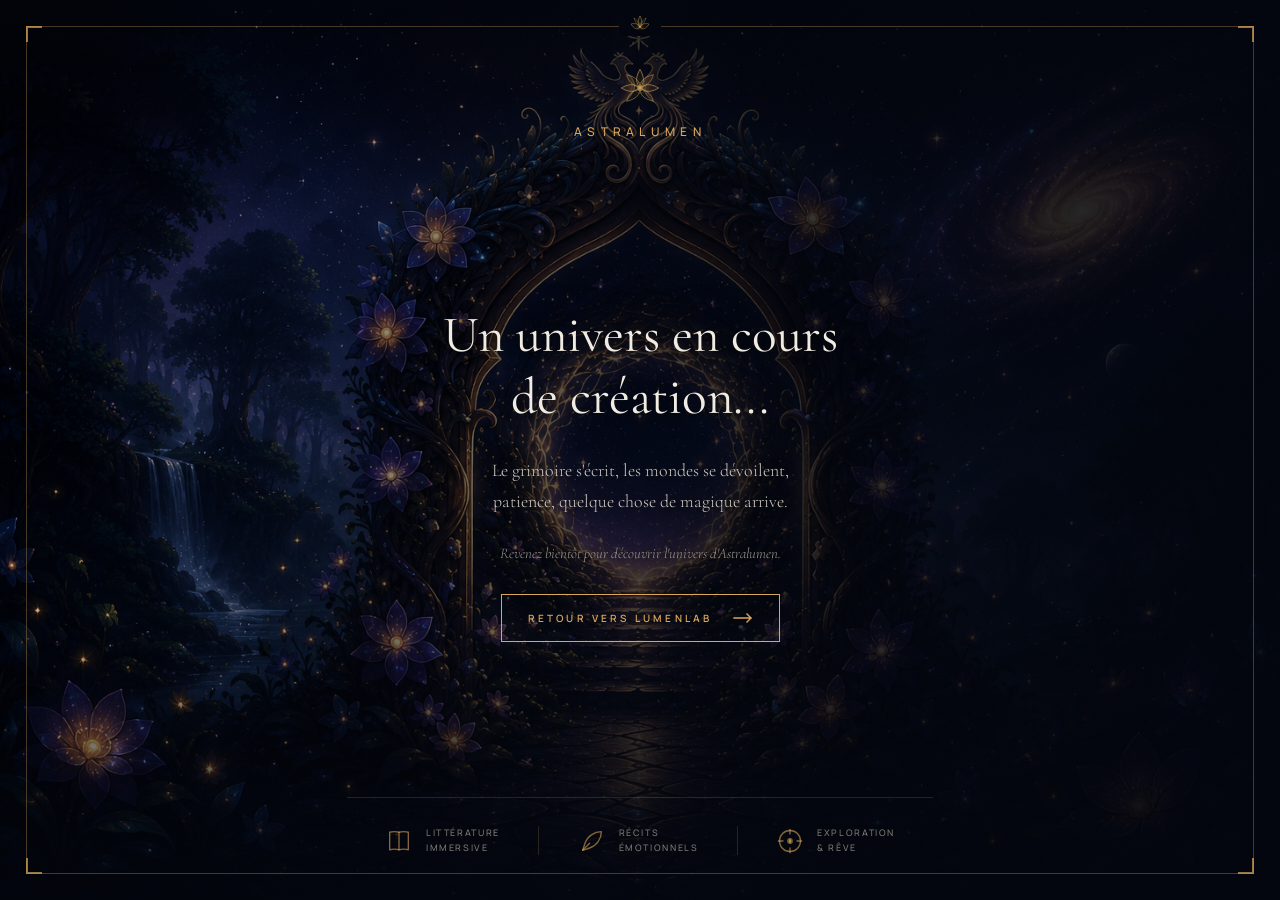
==== astralumen.html @ 9d373596 "style: add animation for project-card" ====
<!DOCTYPE html>
<html lang="fr">
<head>
  <meta charset="UTF-8" />
  <meta name="viewport" content="width=device-width, initial-scale=1.0" />
  <title>AstraLumen — Un univers en cours de création</title>
  <meta name="description" content="AstraLumen est en cours de création. Littérature immersive, récits émotionnels et exploration — revenez bientôt." />
  <meta name="robots" content="noindex, nofollow" />
  <link rel="icon" type="image/png" href="assets/logo-lune.png" />
  <link rel="preconnect" href="https://fonts.googleapis.com" />
  <link rel="preconnect" href="https://fonts.gstatic.com" crossorigin />
  <link href="https://fonts.googleapis.com/css2?family=Cormorant+Garamond:ital,wght@0,300;0,400;0,500;0,600;1,300;1,400;1,500&family=Manrope:wght@300;400;500;600;700&display=swap" rel="stylesheet" />

  <style>
    *, *::before, *::after { box-sizing: border-box; margin: 0; padding: 0; }

    :root {
      --gold:      #d9a85a;
      --gold-hi:   #f0c976;
      --gold-deep: #8b6a2f;
      --gold-line: rgba(217,168,90,.32);
      --gold-dim:  rgba(217,168,90,.18);
      --ink:       #f1ece1;
      --ink-dim:   #b8b4ac;
      --ink-mute:  #7a7870;
      --serif:     "Cormorant Garamond", "Times New Roman", serif;
      --sans:      "Manrope", system-ui, sans-serif;
      --base:      #03060e;
    }

    html, body {
      height: 100%;
      overflow: hidden;
      background: var(--base);
    }

    body {
      font-family: var(--sans);
      color: var(--ink);
      -webkit-font-smoothing: antialiased;
      text-rendering: optimizeLegibility;
    }

    a { color: inherit; text-decoration: none; }

    /* ─── Skip link ─────────────────────────────── */
    .skip-link {
      position: absolute;
      top: -100px;
      left: 24px;
      z-index: 100;
      padding: 10px 16px;
      background: var(--gold);
      color: var(--base);
      font-size: 11px;
      letter-spacing: .18em;
      font-weight: 600;
      text-transform: uppercase;
      transition: top .25s ease;
    }
    .skip-link:focus { top: 24px; }

    /* ─── Background ────────────────────────────── */
    .bg {
      position: fixed;
      inset: 0;
      z-index: 0;
      background-image: url('docs/assets-source/AstraLumen-WIP-bg.png');
      background-size: cover;
      background-position: center;
    }
    .bg::after {
      content: "";
      position: absolute;
      inset: 0;
      background:
        linear-gradient(105deg,
          rgba(3,6,14,.1)  0%,
          rgba(3,6,14,.55) 38%,
          rgba(3,6,14,.82) 58%,
          rgba(3,6,14,.92) 100%),
        linear-gradient(180deg,
          rgba(3,6,14,.55) 0%,
          transparent 16%,
          transparent 70%,
          rgba(3,6,14,.72) 100%);
    }

    /* ─── Sparkles ──────────────────────────────── */
    #sparkles {
      position: fixed;
      inset: 0;
      pointer-events: none;
      z-index: 1;
      overflow: hidden;
    }
    .spark {
      position: absolute;
      border-radius: 50%;
      background: var(--gold-hi);
      box-shadow: 0 0 5px 1px var(--gold-hi);
      opacity: 0;
      animation: sparkFloat linear infinite;
    }
    @keyframes sparkFloat {
      0%   { opacity: 0; transform: translate(0, 0) scale(.6); }
      12%  { opacity: .75; }
      88%  { opacity: .5; }
      100% { opacity: 0; transform: translate(var(--dx), var(--dy)) scale(1); }
    }

    /* ─── Frame ─────────────────────────────────── */
    .frame {
      position: fixed;
      inset: clamp(14px, 2.2vw, 26px);
      border: 1px solid var(--gold-line);
      pointer-events: none;
      z-index: 20;
    }

    .frame-corner {
      position: absolute;
      width: 16px;
      height: 16px;
      border-color: rgba(217,168,90,.7);
      border-style: solid;
    }
    .frame-corner.tl { top: -1px;    left:  -1px;  border-width: 2px 0 0 2px; }
    .frame-corner.tr { top: -1px;    right: -1px;  border-width: 2px 2px 0 0; }
    .frame-corner.bl { bottom: -1px; left:  -1px;  border-width: 0 0 2px 2px; }
    .frame-corner.br { bottom: -1px; right: -1px;  border-width: 0 2px 2px 0; }

    /* Top-center ornament */
    .frame-ornament {
      position: absolute;
      top: -13px;
      left: 50%;
      transform: translateX(-50%);
      background: var(--base);
      padding: 0 8px;
      line-height: 0;
    }

    /* ─── Main layout ───────────────────────────── */
    main {
      position: relative;
      z-index: 5;
      height: 100vh;
      display: grid;
      grid-template-columns: 1fr;
      grid-template-rows: auto 1fr auto;
      justify-items: center;
      padding: clamp(36px, 5vw, 68px) clamp(36px, 5vw, 68px) clamp(24px, 3.5vw, 48px);
      gap: 0;
    }

    /* ─── Logo ──────────────────────────────────── */
    .logo-area {
      grid-column: 1;
      grid-row: 1;
      display: flex;
      flex-direction: column;
      align-items: center;
      gap: 11px;
      padding-bottom: 8px;
      opacity: 0;
      animation: fadeUp 1.1s cubic-bezier(.2,.7,.2,1) forwards;
      animation-delay: .3s;
    }
    .logo-lotus { width: 48px; height: 48px; }
    .logo-text {
      font-family: var(--sans);
      font-size: 12px;
      font-weight: 500;
      letter-spacing: .44em;
      color: var(--gold);
      text-transform: uppercase;
    }

    /* ─── Content ───────────────────────────────── */
    .content {
      grid-column: 1;
      grid-row: 2;
      display: flex;
      flex-direction: column;
      justify-content: center;
      align-items: center;
      text-align: center;
      gap: 26px;
    }

    .content h1 {
      font-family: var(--serif);
      font-weight: 400;
      font-size: clamp(34px, 4vw, 64px);
      line-height: 1.22;
      color: var(--ink);
      text-shadow: 0 2px 24px rgba(3,6,14,.8), 0 0 48px rgba(3,6,14,.6);
      opacity: 0;
      animation: fadeUp 1.3s cubic-bezier(.2,.7,.2,1) forwards;
      animation-delay: .65s;
    }

    .content .subtitle {
      font-family: var(--serif);
      font-size: clamp(15px, 1.4vw, 19px);
      font-weight: 300;
      line-height: 1.75;
      color: #cdc9c1;
      text-shadow: 0 1px 12px rgba(3,6,14,.9);
      max-width: 420px;
      margin: 0 auto;
      opacity: 0;
      animation: fadeUp 1.3s cubic-bezier(.2,.7,.2,1) forwards;
      animation-delay: .85s;
    }

    .content .note {
      font-family: var(--serif);
      font-style: italic;
      font-size: clamp(13px, 1.15vw, 16px);
      font-weight: 300;
      color: #9e9a92;
      text-shadow: 0 1px 10px rgba(3,6,14,.9);
      opacity: 0;
      animation: fadeUp 1.3s cubic-bezier(.2,.7,.2,1) forwards;
      animation-delay: 1.05s;
    }

    /* CTA */
    .cta {
      display: inline-flex;
      align-items: center;
      gap: 20px;
      padding: 16px 26px;
      border: 1px solid var(--gold);
      color: var(--gold);
      font-family: var(--sans);
      font-size: 10px;
      letter-spacing: .32em;
      font-weight: 600;
      text-transform: uppercase;
      background: transparent;
      cursor: pointer;
      position: relative;
      overflow: hidden;
      transition: color .5s ease;
      width: fit-content;
      margin-top: 6px;
      opacity: 0;
      animation: fadeUp 1.3s cubic-bezier(.2,.7,.2,1) forwards;
      animation-delay: 1.25s;
    }
    .cta::before {
      content: "";
      position: absolute;
      inset: 0;
      background: var(--gold);
      transform: translateX(-101%);
      transition: transform .5s cubic-bezier(.7,0,.3,1);
      z-index: 0;
    }
    .cta:hover         { color: var(--base); }
    .cta:hover::before { transform: translateX(0); }
    .cta span,
    .cta svg  { position: relative; z-index: 1; }
    .cta svg  { transition: transform .4s ease; flex-shrink: 0; }
    .cta:hover svg { transform: translateX(5px); }
    .cta:focus-visible {
      outline: 2px solid var(--gold);
      outline-offset: 4px;
    }

    /* ─── Categories ────────────────────────────── */
    .categories {
      grid-column: 1;
      grid-row: 3;
      display: flex;
      align-items: stretch;
      justify-content: center;
      border-top: 1px solid var(--gold-dim);
      padding-top: clamp(18px, 2.2vw, 28px);
      opacity: 0;
      animation: fadeUp 1.3s cubic-bezier(.2,.7,.2,1) forwards;
      animation-delay: 1.45s;
    }

    .cat {
      display: flex;
      align-items: center;
      gap: 13px;
      padding: 0 clamp(18px, 3vw, 44px);
      flex: 1;
      max-width: 230px;
    }
    .cat + .cat {
      border-left: 1px solid var(--gold-dim);
    }
    .cat-icon {
      flex-shrink: 0;
      width: 28px;
      height: 28px;
      display: flex;
      align-items: center;
      justify-content: center;
    }
    .cat-icon svg { width: 100%; height: 100%; }
    .cat-label {
      font-family: var(--sans);
      font-size: 9px;
      font-weight: 500;
      letter-spacing: .18em;
      text-transform: uppercase;
      color: var(--ink-mute);
      line-height: 1.6;
    }

    /* ─── Fade-up keyframe ──────────────────────── */
    @keyframes fadeUp {
      from { opacity: 0; transform: translateY(18px); }
      to   { opacity: 1; transform: translateY(0); }
    }

    /* ─── Reduced motion ────────────────────────── */
    @media (prefers-reduced-motion: reduce) {
      .logo-area, .content h1, .content .subtitle,
      .content .note, .cta, .categories {
        opacity: 1 !important;
        transform: none !important;
        animation: none !important;
      }
      .spark { display: none !important; }
      .cta, .cta::before { transition: none !important; }
    }

    /* ─── Mobile ────────────────────────────────── */
    @media (max-width: 768px) {
      html, body { overflow: auto; }
      main {
        grid-template-columns: 1fr;
        grid-template-rows: auto auto auto;
        height: auto;
        min-height: 100vh;
        padding: 56px 28px 32px;
      }
      .logo-area { grid-column: 1; grid-row: 1; }
      .content   { grid-column: 1; grid-row: 2; padding-top: 36px; }
      .categories {
        grid-column: 1;
        grid-row: 3;
        flex-wrap: wrap;
        justify-content: center;
        gap: 16px;
        margin-top: 40px;
      }
      .cat {
        max-width: 50%;
        flex: 0 0 calc(50% - 8px);
        padding: 8px 0;
      }
      .cat + .cat { border-left: none; }
    }
  </style>
</head>
<body>

  <a class="skip-link" href="#content">Aller au contenu</a>

  <!-- Background -->
  <div class="bg" aria-hidden="true"></div>

  <!-- Sparkle particles -->
  <div id="sparkles" aria-hidden="true"></div>

  <!-- Golden frame -->
  <div class="frame" aria-hidden="true">
    <div class="frame-corner tl"></div>
    <div class="frame-corner tr"></div>
    <div class="frame-corner bl"></div>
    <div class="frame-corner br"></div>
    <div class="frame-ornament">
      <!-- Small lotus ornament, top-center of frame -->
      <svg width="26" height="22" viewBox="0 0 26 22" fill="none" xmlns="http://www.w3.org/2000/svg" aria-hidden="true">
        <path d="M13 2 C11 6 10 9 13 13 C16 9 15 6 13 2Z"
              stroke="rgba(217,168,90,.65)" stroke-width=".7" fill="rgba(217,168,90,.07)"/>
        <path d="M4 10 C7 9 10 9 13 13 C10 16 7 15 4 10Z"
              stroke="rgba(217,168,90,.55)" stroke-width=".7" fill="rgba(217,168,90,.05)"/>
        <path d="M22 10 C19 9 16 9 13 13 C16 16 19 15 22 10Z"
              stroke="rgba(217,168,90,.55)" stroke-width=".7" fill="rgba(217,168,90,.05)"/>
        <path d="M7 4 C8 8 10 10 13 13 C13 9 11 7 7 4Z"
              stroke="rgba(217,168,90,.45)" stroke-width=".7" fill="rgba(217,168,90,.04)"/>
        <path d="M19 4 C18 8 16 10 13 13 C13 9 15 7 19 4Z"
              stroke="rgba(217,168,90,.45)" stroke-width=".7" fill="rgba(217,168,90,.04)"/>
        <circle cx="13" cy="13" r="1.6" fill="rgba(217,168,90,.55)"/>
        <circle cx="13" cy="13" r="3"   stroke="rgba(217,168,90,.25)" stroke-width=".5" fill="none"/>
      </svg>
    </div>
  </div>

  <!-- Main -->
  <main id="content">

    <!-- Logo -->
    <div class="logo-area" aria-label="AstraLumen">
      <svg class="logo-lotus" viewBox="0 0 54 54" fill="none" xmlns="http://www.w3.org/2000/svg" aria-hidden="true">
        <!-- Outer petals -->
        <path d="M27 6 C23 13 21 20 27 27 C33 20 31 13 27 6Z"
              stroke="rgba(217,168,90,.75)" stroke-width=".9" fill="rgba(217,168,90,.07)"/>
        <path d="M6 27 C13 23 20 21 27 27 C20 33 13 31 6 27Z"
              stroke="rgba(217,168,90,.75)" stroke-width=".9" fill="rgba(217,168,90,.07)"/>
        <path d="M48 27 C41 23 34 21 27 27 C34 33 41 31 48 27Z"
              stroke="rgba(217,168,90,.75)" stroke-width=".9" fill="rgba(217,168,90,.07)"/>
        <!-- Diagonal petals -->
        <path d="M12 12 C14 20 18 23 27 27 C27 19 23 15 12 12Z"
              stroke="rgba(217,168,90,.6)" stroke-width=".9" fill="rgba(217,168,90,.05)"/>
        <path d="M42 12 C40 20 36 23 27 27 C27 19 31 15 42 12Z"
              stroke="rgba(217,168,90,.6)" stroke-width=".9" fill="rgba(217,168,90,.05)"/>
        <path d="M12 42 C14 34 18 31 27 27 C27 35 23 39 12 42Z"
              stroke="rgba(217,168,90,.6)" stroke-width=".9" fill="rgba(217,168,90,.05)"/>
        <path d="M42 42 C40 34 36 31 27 27 C27 35 31 39 42 42Z"
              stroke="rgba(217,168,90,.6)" stroke-width=".9" fill="rgba(217,168,90,.05)"/>
        <!-- Center -->
        <circle cx="27" cy="27" r="3.5"  fill="rgba(217,168,90,.55)"/>
        <circle cx="27" cy="27" r="6"    stroke="rgba(217,168,90,.28)" stroke-width=".7" fill="none"/>
        <circle cx="27" cy="27" r="9.5"  stroke="rgba(217,168,90,.12)" stroke-width=".5" fill="none"/>
      </svg>
      <span class="logo-text">Astralumen</span>
    </div>

    <!-- Main content -->
    <div class="content">
      <h1>Un univers en cours<br>de création...</h1>
      <p class="subtitle">
        Le grimoire s'écrit, les mondes se dévoilent,<br>
        patience, quelque chose de magique arrive.
      </p>
      <p class="note">Revenez bientôt pour découvrir l'univers d'Astralumen.</p>
      <a href="index.html" class="cta" aria-label="Retour à LumenLab">
        <span>Retour vers LumenLab</span>
        <svg width="20" height="10" viewBox="0 0 20 10" fill="none" aria-hidden="true">
          <path d="M1 5 H18 M14 1 L18 5 L14 9"
                stroke="currentColor" stroke-width="1.4" stroke-linecap="square"/>
        </svg>
      </a>
    </div>

    <!-- Categories -->
    <footer class="categories" aria-label="Thèmes d'AstraLumen">

      <div class="cat">
        <span class="cat-icon" aria-hidden="true">
          <svg viewBox="0 0 24 24" fill="none" stroke="rgba(217,168,90,.6)" stroke-width="1.15" stroke-linecap="round" stroke-linejoin="round">
            <path d="M4 4.5C4 4.5 8 3.5 12 4.5C16 3.5 20 4.5 20 4.5L20 19.5C20 19.5 16 18.5 12 19.5C8 18.5 4 19.5 4 19.5Z"/>
            <line x1="12" y1="4.5" x2="12" y2="19.5"/>
          </svg>
        </span>
        <span class="cat-label">Littérature<br>Immersive</span>
      </div>

      <div class="cat">
        <span class="cat-icon" aria-hidden="true">
          <svg viewBox="0 0 24 24" fill="none" stroke="rgba(217,168,90,.6)" stroke-width="1.15" stroke-linecap="round" stroke-linejoin="round">
            <path d="M20 4C14 4 8 8 6 14L4 20L10 18C16 16 20 10 20 4Z"/>
            <path d="M10 14L4 20"/>
          </svg>
        </span>
        <span class="cat-label">Récits<br>Émotionnels</span>
      </div>

      <div class="cat">
        <span class="cat-icon" aria-hidden="true">
          <svg viewBox="0 0 24 24" fill="none" stroke="rgba(217,168,90,.6)" stroke-width="1.15" stroke-linecap="round">
            <circle cx="12" cy="12" r="9"/>
            <path d="M12 2v4M12 18v4M2 12h4M18 12h4"/>
            <circle cx="12" cy="12" r="2.5" fill="rgba(217,168,90,.5)" stroke="none"/>
            <path d="M12 9.5L13.2 12L12 14.5L10.8 12Z" fill="rgba(217,168,90,.65)" stroke="none"/>
          </svg>
        </span>
        <span class="cat-label">Exploration<br>&amp; Rêve</span>
      </div>

    </footer>
  </main>

  <script>
    const container = document.getElementById('sparkles');
    for (let i = 0; i < 22; i++) {
      const el = document.createElement('div');
      el.className = 'spark';
      const size = 1 + Math.random() * 2;
      el.style.cssText = `
        left:${Math.random()*100}%;top:${Math.random()*100}%;
        width:${size}px;height:${size}px;
        --dx:${(Math.random()-.5)*70}px;
        --dy:${-50 - Math.random()*70}px;
        animation-duration:${11+Math.random()*14}s;
        animation-delay:${Math.random()*14}s;
      `;
      container.appendChild(el);
    }
  </script>

</body>
</html>
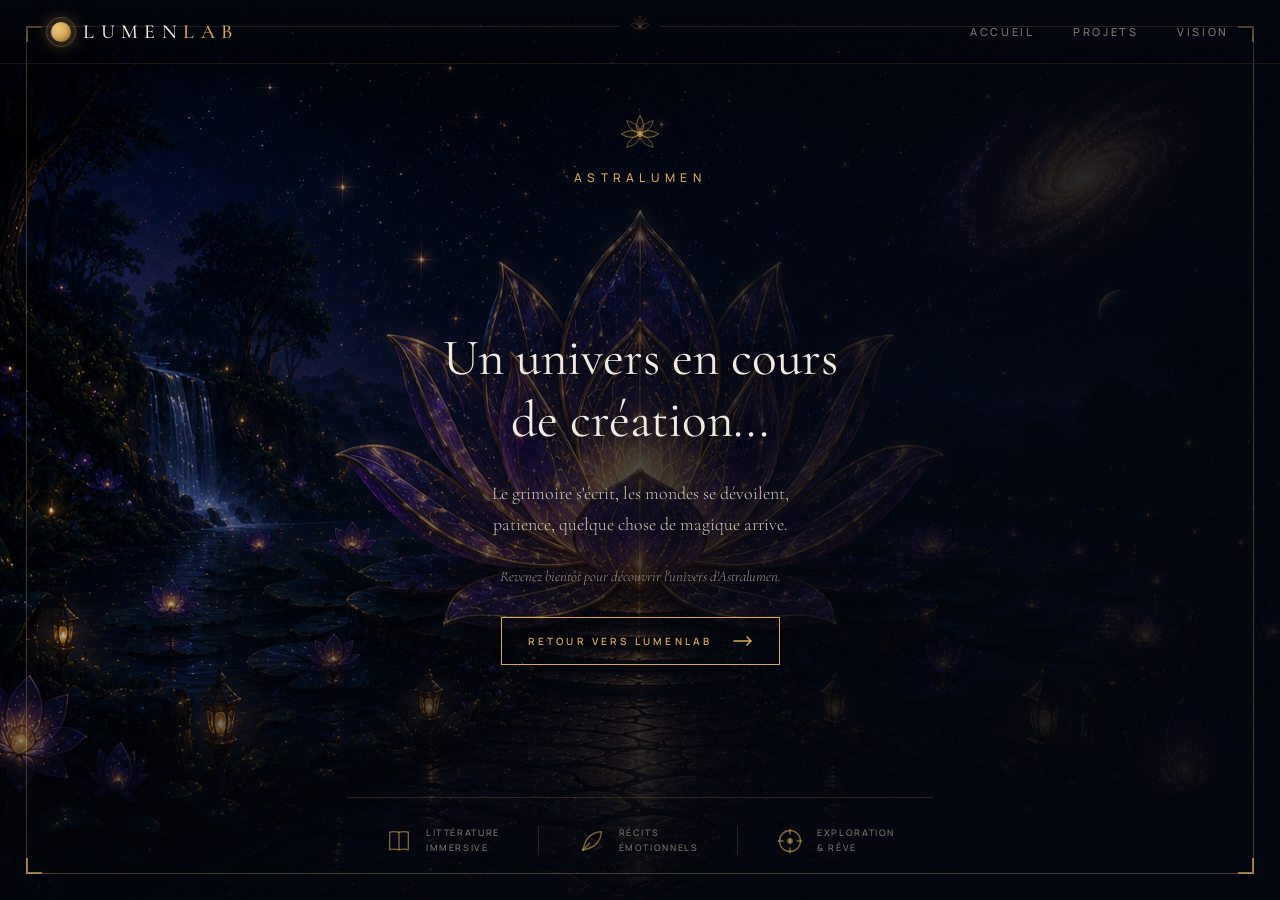
==== commit 615ed377: "feat: add Celestia's WIP page" ====
--- a/astralumen.html
+++ b/astralumen.html
@@ -43,6 +43,60 @@
 
     a { color: inherit; text-decoration: none; }
 
+    /* ─── LumenLab Navigation ──────────────────── */
+    .lumen-nav {
+      position: fixed;
+      top: 0; left: 0; right: 0;
+      z-index: 50;
+      display: flex;
+      align-items: center;
+      justify-content: space-between;
+      padding: 0 clamp(24px, 4vw, 56px);
+      height: 64px;
+      background: linear-gradient(180deg, rgba(3,6,14,.92) 0%, transparent 100%);
+      border-bottom: 1px solid rgba(217,168,90,.12);
+    }
+    .lumen-brand {
+      display: flex;
+      align-items: center;
+      gap: 12px;
+      font-family: var(--serif);
+      font-size: 20px;
+      font-weight: 500;
+      letter-spacing: .32em;
+      color: var(--ink);
+      transition: opacity .25s;
+    }
+    .lumen-brand:hover { opacity: .75; }
+    .lumen-brand-mark {
+      width: 20px; height: 20px;
+      border-radius: 50%;
+      background: radial-gradient(circle at 35% 35%, var(--gold-hi), var(--gold) 45%, var(--gold-deep) 85%);
+      box-shadow: 0 0 16px rgba(217,168,90,.6), 0 0 32px rgba(217,168,90,.22);
+      position: relative;
+      flex-shrink: 0;
+    }
+    .lumen-brand-mark::after {
+      content: "";
+      position: absolute;
+      inset: -5px;
+      border-radius: 50%;
+      border: 1px solid rgba(217,168,90,.3);
+    }
+    .lumen-brand .lab { color: var(--gold); }
+    .lumen-nav-links {
+      display: flex;
+      gap: clamp(20px, 3vw, 40px);
+      list-style: none;
+      font-family: var(--sans);
+      font-size: 11px;
+      font-weight: 500;
+      letter-spacing: .24em;
+      color: var(--ink-mute);
+    }
+    .lumen-nav-links a { transition: color .3s; }
+    .lumen-nav-links a:hover { color: var(--ink); }
+
     /* ─── Skip link ─────────────────────────────── */
     .skip-link {
       position: absolute;
@@ -65,7 +119,7 @@
       position: fixed;
       inset: 0;
       z-index: 0;
-      background-image: url('docs/assets-source/AstraLumen-WIP-bg.png');
+      background-image: url('assets/AstraLumen-WIP-Hero.png');
       background-size: cover;
       background-position: center;
     }
@@ -150,7 +204,7 @@
       grid-template-columns: 1fr;
       grid-template-rows: auto 1fr auto;
       justify-items: center;
-      padding: clamp(36px, 5vw, 68px) clamp(36px, 5vw, 68px) clamp(24px, 3.5vw, 48px);
+      padding: clamp(86px, 10vw, 110px) clamp(36px, 5vw, 68px) clamp(24px, 3.5vw, 48px);
       gap: 0;
     }
 
@@ -333,6 +387,12 @@
       .cta, .cta::before { transition: none !important; }
     }
 
+    @media (max-width: 480px) {
+      .lumen-nav { padding: 0 16px; }
+      .lumen-brand { font-size: 16px; gap: 8px; }
+      .lumen-nav-links { gap: 14px; font-size: 9px; letter-spacing: .16em; }
+    }
+
     /* ─── Mobile ────────────────────────────────── */
     @media (max-width: 768px) {
       html, body { overflow: auto; }
@@ -341,7 +401,7 @@
         grid-template-rows: auto auto auto;
         height: auto;
         min-height: 100vh;
-        padding: 56px 28px 32px;
+        padding: 88px 28px 32px;
       }
       .logo-area { grid-column: 1; grid-row: 1; }
       .content   { grid-column: 1; grid-row: 2; padding-top: 36px; }
@@ -365,6 +425,21 @@
 <body>
 
   <a class="skip-link" href="#content">Aller au contenu</a>
+
+  <!-- LumenLab Navigation -->
+  <header class="lumen-nav" role="banner">
+    <a href="index.html" class="lumen-brand" aria-label="LumenLab — Retour à l'accueil">
+      <span class="lumen-brand-mark" aria-hidden="true"></span>
+      <span>LUMEN<span class="lab">LAB</span></span>
+    </a>
+    <nav aria-label="Navigation principale">
+      <ul class="lumen-nav-links" role="list">
+        <li><a href="index.html#accueil">ACCUEIL</a></li>
+        <li><a href="index.html#projets">PROJETS</a></li>
+        <li><a href="index.html#vision">VISION</a></li>
+      </ul>
+    </nav>
+  </header>
 
   <!-- Background -->
   <div class="bg" aria-hidden="true"></div>
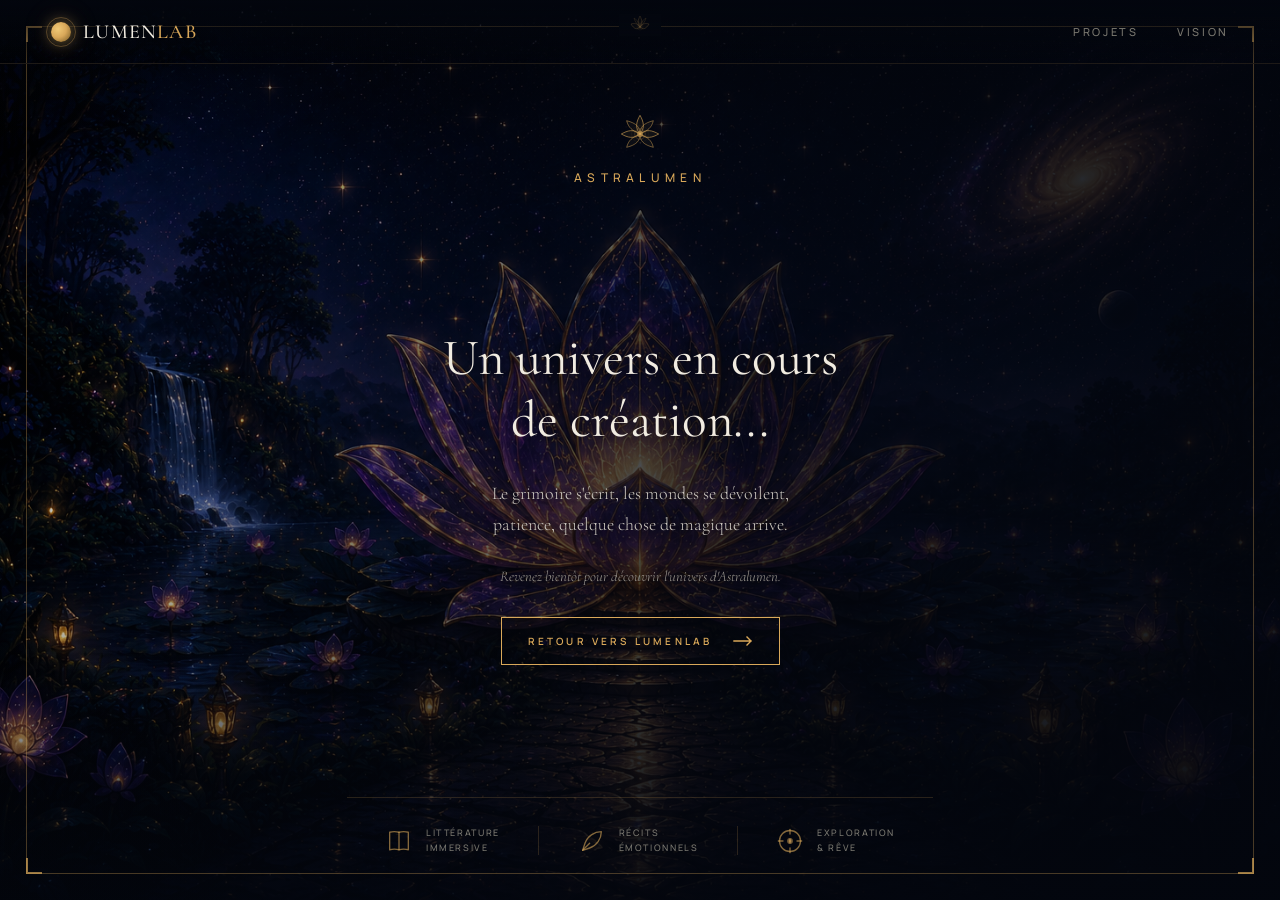
==== commit 9b027dba: "fix: reduce letter spacing on logo-text" ====
--- a/astralumen.html
+++ b/astralumen.html
@@ -63,7 +63,7 @@
       font-family: var(--serif);
       font-size: 20px;
       font-weight: 500;
-      letter-spacing: .32em;
+      letter-spacing: .06em;
       color: var(--ink);
       transition: opacity .25s;
     }
@@ -434,7 +434,6 @@
     </a>
     <nav aria-label="Navigation principale">
       <ul class="lumen-nav-links" role="list">
-        <li><a href="index.html#accueil">ACCUEIL</a></li>
         <li><a href="index.html#projets">PROJETS</a></li>
         <li><a href="index.html#vision">VISION</a></li>
       </ul>
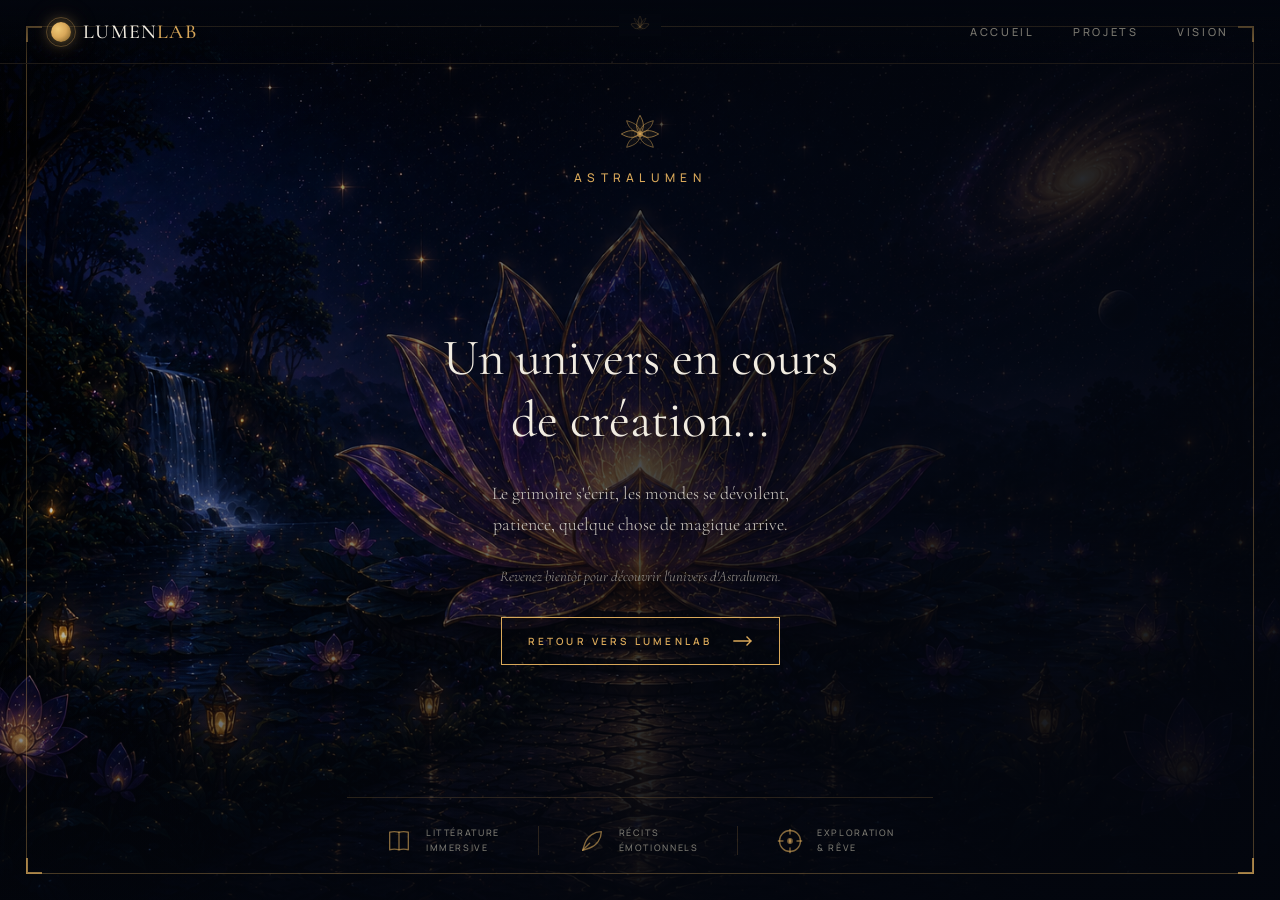
==== commit bf6a20cf: "fix: navBar mobil size" ====
--- a/astralumen.html
+++ b/astralumen.html
@@ -388,9 +388,10 @@
     }
 
     @media (max-width: 480px) {
-      .lumen-nav { padding: 0 16px; }
-      .lumen-brand { font-size: 16px; gap: 8px; }
-      .lumen-nav-links { gap: 14px; font-size: 9px; letter-spacing: .16em; }
+      .lumen-nav        { padding: 0 16px; }
+      .lumen-brand      { font-size: 14px; gap: 8px; }
+      .lumen-brand-mark { display: none; }
+      .lumen-nav-links  { gap: 10px; font-size: 9px; letter-spacing: .12em; }
     }
 
     /* ─── Mobile ────────────────────────────────── */
@@ -434,6 +435,7 @@
     </a>
     <nav aria-label="Navigation principale">
       <ul class="lumen-nav-links" role="list">
+        <li><a href="index.html">ACCUEIL</a></li>
         <li><a href="index.html#projets">PROJETS</a></li>
         <li><a href="index.html#vision">VISION</a></li>
       </ul>
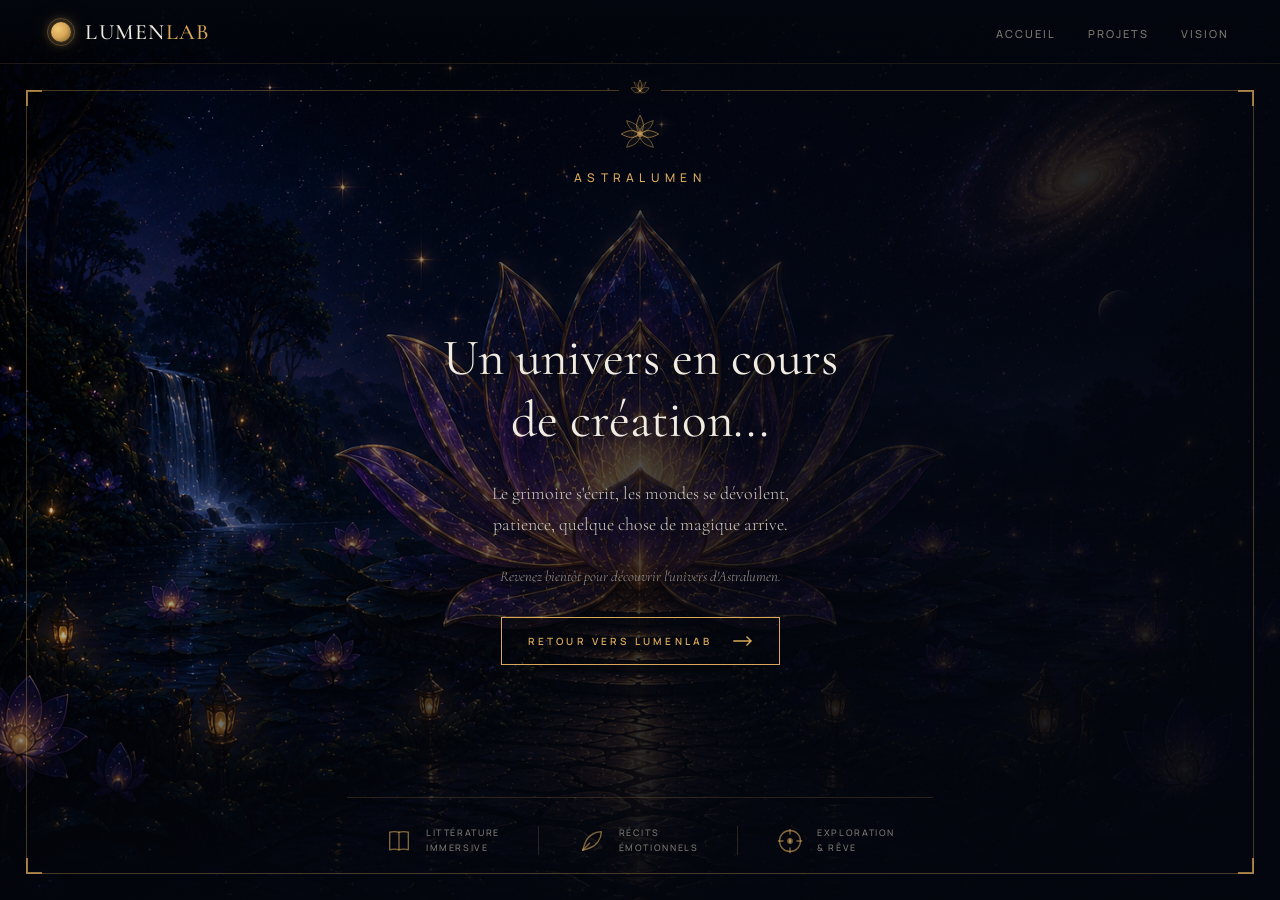
==== commit 656355be: "feat:Add TaskHelper WIP page" ====
--- a/astralumen.html
+++ b/astralumen.html
@@ -7,434 +7,28 @@
   <meta name="description" content="AstraLumen est en cours de création. Littérature immersive, récits émotionnels et exploration — revenez bientôt." />
   <meta name="robots" content="noindex, nofollow" />
   <link rel="icon" type="image/png" href="assets/logo-lune.png" />
+  <link rel="preload" as="image" href="assets/AstraLumen-WIP-Hero.png" fetchpriority="high" />
   <link rel="preconnect" href="https://fonts.googleapis.com" />
   <link rel="preconnect" href="https://fonts.gstatic.com" crossorigin />
-  <link href="https://fonts.googleapis.com/css2?family=Cormorant+Garamond:ital,wght@0,300;0,400;0,500;0,600;1,300;1,400;1,500&family=Manrope:wght@300;400;500;600;700&display=swap" rel="stylesheet" />
-
-  <style>
-    *, *::before, *::after { box-sizing: border-box; margin: 0; padding: 0; }
-
-    :root {
-      --gold:      #d9a85a;
-      --gold-hi:   #f0c976;
-      --gold-deep: #8b6a2f;
-      --gold-line: rgba(217,168,90,.32);
-      --gold-dim:  rgba(217,168,90,.18);
-      --ink:       #f1ece1;
-      --ink-dim:   #b8b4ac;
-      --ink-mute:  #7a7870;
-      --serif:     "Cormorant Garamond", "Times New Roman", serif;
-      --sans:      "Manrope", system-ui, sans-serif;
-      --base:      #03060e;
-    }
-
-    html, body {
-      height: 100%;
-      overflow: hidden;
-      background: var(--base);
-    }
-
-    body {
-      font-family: var(--sans);
-      color: var(--ink);
-      -webkit-font-smoothing: antialiased;
-      text-rendering: optimizeLegibility;
-    }
-
-    a { color: inherit; text-decoration: none; }
-
-    /* ─── LumenLab Navigation ──────────────────── */
-    .lumen-nav {
-      position: fixed;
-      top: 0; left: 0; right: 0;
-      z-index: 50;
-      display: flex;
-      align-items: center;
-      justify-content: space-between;
-      padding: 0 clamp(24px, 4vw, 56px);
-      height: 64px;
-      background: linear-gradient(180deg, rgba(3,6,14,.92) 0%, transparent 100%);
-      border-bottom: 1px solid rgba(217,168,90,.12);
-    }
-    .lumen-brand {
-      display: flex;
-      align-items: center;
-      gap: 12px;
-      font-family: var(--serif);
-      font-size: 20px;
-      font-weight: 500;
-      letter-spacing: .06em;
-      color: var(--ink);
-      transition: opacity .25s;
-    }
-    .lumen-brand:hover { opacity: .75; }
-    .lumen-brand-mark {
-      width: 20px; height: 20px;
-      border-radius: 50%;
-      background: radial-gradient(circle at 35% 35%, var(--gold-hi), var(--gold) 45%, var(--gold-deep) 85%);
-      box-shadow: 0 0 16px rgba(217,168,90,.6), 0 0 32px rgba(217,168,90,.22);
-      position: relative;
-      flex-shrink: 0;
-    }
-    .lumen-brand-mark::after {
-      content: "";
-      position: absolute;
-      inset: -5px;
-      border-radius: 50%;
-      border: 1px solid rgba(217,168,90,.3);
-    }
-    .lumen-brand .lab { color: var(--gold); }
-    .lumen-nav-links {
-      display: flex;
-      gap: clamp(20px, 3vw, 40px);
-      list-style: none;
-      font-family: var(--sans);
-      font-size: 11px;
-      font-weight: 500;
-      letter-spacing: .24em;
-      color: var(--ink-mute);
-    }
-    .lumen-nav-links a { transition: color .3s; }
-    .lumen-nav-links a:hover { color: var(--ink); }
-
-    /* ─── Skip link ─────────────────────────────── */
-    .skip-link {
-      position: absolute;
-      top: -100px;
-      left: 24px;
-      z-index: 100;
-      padding: 10px 16px;
-      background: var(--gold);
-      color: var(--base);
-      font-size: 11px;
-      letter-spacing: .18em;
-      font-weight: 600;
-      text-transform: uppercase;
-      transition: top .25s ease;
-    }
-    .skip-link:focus { top: 24px; }
-
-    /* ─── Background ────────────────────────────── */
-    .bg {
-      position: fixed;
-      inset: 0;
-      z-index: 0;
-      background-image: url('assets/AstraLumen-WIP-Hero.png');
-      background-size: cover;
-      background-position: center;
-    }
-    .bg::after {
-      content: "";
-      position: absolute;
-      inset: 0;
-      background:
-        linear-gradient(105deg,
-          rgba(3,6,14,.1)  0%,
-          rgba(3,6,14,.55) 38%,
-          rgba(3,6,14,.82) 58%,
-          rgba(3,6,14,.92) 100%),
-        linear-gradient(180deg,
-          rgba(3,6,14,.55) 0%,
-          transparent 16%,
-          transparent 70%,
-          rgba(3,6,14,.72) 100%);
-    }
-
-    /* ─── Sparkles ──────────────────────────────── */
-    #sparkles {
-      position: fixed;
-      inset: 0;
-      pointer-events: none;
-      z-index: 1;
-      overflow: hidden;
-    }
-    .spark {
-      position: absolute;
-      border-radius: 50%;
-      background: var(--gold-hi);
-      box-shadow: 0 0 5px 1px var(--gold-hi);
-      opacity: 0;
-      animation: sparkFloat linear infinite;
-    }
-    @keyframes sparkFloat {
-      0%   { opacity: 0; transform: translate(0, 0) scale(.6); }
-      12%  { opacity: .75; }
-      88%  { opacity: .5; }
-      100% { opacity: 0; transform: translate(var(--dx), var(--dy)) scale(1); }
-    }
-
-    /* ─── Frame ─────────────────────────────────── */
-    .frame {
-      position: fixed;
-      inset: clamp(14px, 2.2vw, 26px);
-      border: 1px solid var(--gold-line);
-      pointer-events: none;
-      z-index: 20;
-    }
-
-    .frame-corner {
-      position: absolute;
-      width: 16px;
-      height: 16px;
-      border-color: rgba(217,168,90,.7);
-      border-style: solid;
-    }
-    .frame-corner.tl { top: -1px;    left:  -1px;  border-width: 2px 0 0 2px; }
-    .frame-corner.tr { top: -1px;    right: -1px;  border-width: 2px 2px 0 0; }
-    .frame-corner.bl { bottom: -1px; left:  -1px;  border-width: 0 0 2px 2px; }
-    .frame-corner.br { bottom: -1px; right: -1px;  border-width: 0 2px 2px 0; }
-
-    /* Top-center ornament */
-    .frame-ornament {
-      position: absolute;
-      top: -13px;
-      left: 50%;
-      transform: translateX(-50%);
-      background: var(--base);
-      padding: 0 8px;
-      line-height: 0;
-    }
-
-    /* ─── Main layout ───────────────────────────── */
-    main {
-      position: relative;
-      z-index: 5;
-      height: 100vh;
-      display: grid;
-      grid-template-columns: 1fr;
-      grid-template-rows: auto 1fr auto;
-      justify-items: center;
-      padding: clamp(86px, 10vw, 110px) clamp(36px, 5vw, 68px) clamp(24px, 3.5vw, 48px);
-      gap: 0;
-    }
-
-    /* ─── Logo ──────────────────────────────────── */
-    .logo-area {
-      grid-column: 1;
-      grid-row: 1;
-      display: flex;
-      flex-direction: column;
-      align-items: center;
-      gap: 11px;
-      padding-bottom: 8px;
-      opacity: 0;
-      animation: fadeUp 1.1s cubic-bezier(.2,.7,.2,1) forwards;
-      animation-delay: .3s;
-    }
-    .logo-lotus { width: 48px; height: 48px; }
-    .logo-text {
-      font-family: var(--sans);
-      font-size: 12px;
-      font-weight: 500;
-      letter-spacing: .44em;
-      color: var(--gold);
-      text-transform: uppercase;
-    }
-
-    /* ─── Content ───────────────────────────────── */
-    .content {
-      grid-column: 1;
-      grid-row: 2;
-      display: flex;
-      flex-direction: column;
-      justify-content: center;
-      align-items: center;
-      text-align: center;
-      gap: 26px;
-    }
-
-    .content h1 {
-      font-family: var(--serif);
-      font-weight: 400;
-      font-size: clamp(34px, 4vw, 64px);
-      line-height: 1.22;
-      color: var(--ink);
-      text-shadow: 0 2px 24px rgba(3,6,14,.8), 0 0 48px rgba(3,6,14,.6);
-      opacity: 0;
-      animation: fadeUp 1.3s cubic-bezier(.2,.7,.2,1) forwards;
-      animation-delay: .65s;
-    }
-
-    .content .subtitle {
-      font-family: var(--serif);
-      font-size: clamp(15px, 1.4vw, 19px);
-      font-weight: 300;
-      line-height: 1.75;
-      color: #cdc9c1;
-      text-shadow: 0 1px 12px rgba(3,6,14,.9);
-      max-width: 420px;
-      margin: 0 auto;
-      opacity: 0;
-      animation: fadeUp 1.3s cubic-bezier(.2,.7,.2,1) forwards;
-      animation-delay: .85s;
-    }
-
-    .content .note {
-      font-family: var(--serif);
-      font-style: italic;
-      font-size: clamp(13px, 1.15vw, 16px);
-      font-weight: 300;
-      color: #9e9a92;
-      text-shadow: 0 1px 10px rgba(3,6,14,.9);
-      opacity: 0;
-      animation: fadeUp 1.3s cubic-bezier(.2,.7,.2,1) forwards;
-      animation-delay: 1.05s;
-    }
-
-    /* CTA */
-    .cta {
-      display: inline-flex;
-      align-items: center;
-      gap: 20px;
-      padding: 16px 26px;
-      border: 1px solid var(--gold);
-      color: var(--gold);
-      font-family: var(--sans);
-      font-size: 10px;
-      letter-spacing: .32em;
-      font-weight: 600;
-      text-transform: uppercase;
-      background: transparent;
-      cursor: pointer;
-      position: relative;
-      overflow: hidden;
-      transition: color .5s ease;
-      width: fit-content;
-      margin-top: 6px;
-      opacity: 0;
-      animation: fadeUp 1.3s cubic-bezier(.2,.7,.2,1) forwards;
-      animation-delay: 1.25s;
-    }
-    .cta::before {
-      content: "";
-      position: absolute;
-      inset: 0;
-      background: var(--gold);
-      transform: translateX(-101%);
-      transition: transform .5s cubic-bezier(.7,0,.3,1);
-      z-index: 0;
-    }
-    .cta:hover         { color: var(--base); }
-    .cta:hover::before { transform: translateX(0); }
-    .cta span,
-    .cta svg  { position: relative; z-index: 1; }
-    .cta svg  { transition: transform .4s ease; flex-shrink: 0; }
-    .cta:hover svg { transform: translateX(5px); }
-    .cta:focus-visible {
-      outline: 2px solid var(--gold);
-      outline-offset: 4px;
-    }
-
-    /* ─── Categories ────────────────────────────── */
-    .categories {
-      grid-column: 1;
-      grid-row: 3;
-      display: flex;
-      align-items: stretch;
-      justify-content: center;
-      border-top: 1px solid var(--gold-dim);
-      padding-top: clamp(18px, 2.2vw, 28px);
-      opacity: 0;
-      animation: fadeUp 1.3s cubic-bezier(.2,.7,.2,1) forwards;
-      animation-delay: 1.45s;
-    }
-
-    .cat {
-      display: flex;
-      align-items: center;
-      gap: 13px;
-      padding: 0 clamp(18px, 3vw, 44px);
-      flex: 1;
-      max-width: 230px;
-    }
-    .cat + .cat {
-      border-left: 1px solid var(--gold-dim);
-    }
-    .cat-icon {
-      flex-shrink: 0;
-      width: 28px;
-      height: 28px;
-      display: flex;
-      align-items: center;
-      justify-content: center;
-    }
-    .cat-icon svg { width: 100%; height: 100%; }
-    .cat-label {
-      font-family: var(--sans);
-      font-size: 9px;
-      font-weight: 500;
-      letter-spacing: .18em;
-      text-transform: uppercase;
-      color: var(--ink-mute);
-      line-height: 1.6;
-    }
-
-    /* ─── Fade-up keyframe ──────────────────────── */
-    @keyframes fadeUp {
-      from { opacity: 0; transform: translateY(18px); }
-      to   { opacity: 1; transform: translateY(0); }
-    }
-
-    /* ─── Reduced motion ────────────────────────── */
-    @media (prefers-reduced-motion: reduce) {
-      .logo-area, .content h1, .content .subtitle,
-      .content .note, .cta, .categories {
-        opacity: 1 !important;
-        transform: none !important;
-        animation: none !important;
-      }
-      .spark { display: none !important; }
-      .cta, .cta::before { transition: none !important; }
-    }
-
-    @media (max-width: 480px) {
-      .lumen-nav        { padding: 0 16px; }
-      .lumen-brand      { font-size: 14px; gap: 8px; }
-      .lumen-brand-mark { display: none; }
-      .lumen-nav-links  { gap: 10px; font-size: 9px; letter-spacing: .12em; }
-    }
-
-    /* ─── Mobile ────────────────────────────────── */
-    @media (max-width: 768px) {
-      html, body { overflow: auto; }
-      main {
-        grid-template-columns: 1fr;
-        grid-template-rows: auto auto auto;
-        height: auto;
-        min-height: 100vh;
-        padding: 88px 28px 32px;
-      }
-      .logo-area { grid-column: 1; grid-row: 1; }
-      .content   { grid-column: 1; grid-row: 2; padding-top: 36px; }
-      .categories {
-        grid-column: 1;
-        grid-row: 3;
-        flex-wrap: wrap;
-        justify-content: center;
-        gap: 16px;
-        margin-top: 40px;
-      }
-      .cat {
-        max-width: 50%;
-        flex: 0 0 calc(50% - 8px);
-        padding: 8px 0;
-      }
-      .cat + .cat { border-left: none; }
-    }
-  </style>
+  <link href="https://fonts.googleapis.com/css2?family=Cormorant+Garamond:ital,wght@0,300;0,400;0,500;0,600;1,300;1,400;1,500&family=Manrope:wght@300;400;500;600;700&display=optional"
+        rel="stylesheet" />
+  <link rel="stylesheet" href="css/base/variables.css" />
+  <link rel="stylesheet" href="css/components/navbar.css" />
+  <link rel="stylesheet" href="css/pages/wip.css" />
+  <link rel="stylesheet" href="css/pages/astralumen.css" />
 </head>
 <body>
 
   <a class="skip-link" href="#content">Aller au contenu</a>
 
   <!-- LumenLab Navigation -->
-  <header class="lumen-nav" role="banner">
-    <a href="index.html" class="lumen-brand" aria-label="LumenLab — Retour à l'accueil">
-      <span class="lumen-brand-mark" aria-hidden="true"></span>
-      <span>LUMEN<span class="lab">LAB</span></span>
+  <header role="banner">
+    <a href="index.html" class="brand" aria-label="LumenLab — Retour à l'accueil">
+      <span class="brand-mark" aria-hidden="true"></span>
+      <span class="brand-text">LUMEN<span class="lab">LAB</span></span>
     </a>
     <nav aria-label="Navigation principale">
-      <ul class="lumen-nav-links" role="list">
+      <ul class="nav-links" role="list">
         <li><a href="index.html">ACCUEIL</a></li>
         <li><a href="index.html#projets">PROJETS</a></li>
         <li><a href="index.html#vision">VISION</a></li>
@@ -455,7 +49,6 @@
     <div class="frame-corner bl"></div>
     <div class="frame-corner br"></div>
     <div class="frame-ornament">
-      <!-- Small lotus ornament, top-center of frame -->
       <svg width="26" height="22" viewBox="0 0 26 22" fill="none" xmlns="http://www.w3.org/2000/svg" aria-hidden="true">
         <path d="M13 2 C11 6 10 9 13 13 C16 9 15 6 13 2Z"
               stroke="rgba(217,168,90,.65)" stroke-width=".7" fill="rgba(217,168,90,.07)"/>
@@ -479,14 +72,12 @@
     <!-- Logo -->
     <div class="logo-area" aria-label="AstraLumen">
       <svg class="logo-lotus" viewBox="0 0 54 54" fill="none" xmlns="http://www.w3.org/2000/svg" aria-hidden="true">
-        <!-- Outer petals -->
         <path d="M27 6 C23 13 21 20 27 27 C33 20 31 13 27 6Z"
               stroke="rgba(217,168,90,.75)" stroke-width=".9" fill="rgba(217,168,90,.07)"/>
         <path d="M6 27 C13 23 20 21 27 27 C20 33 13 31 6 27Z"
               stroke="rgba(217,168,90,.75)" stroke-width=".9" fill="rgba(217,168,90,.07)"/>
         <path d="M48 27 C41 23 34 21 27 27 C34 33 41 31 48 27Z"
               stroke="rgba(217,168,90,.75)" stroke-width=".9" fill="rgba(217,168,90,.07)"/>
-        <!-- Diagonal petals -->
         <path d="M12 12 C14 20 18 23 27 27 C27 19 23 15 12 12Z"
               stroke="rgba(217,168,90,.6)" stroke-width=".9" fill="rgba(217,168,90,.05)"/>
         <path d="M42 12 C40 20 36 23 27 27 C27 19 31 15 42 12Z"
@@ -495,7 +86,6 @@
               stroke="rgba(217,168,90,.6)" stroke-width=".9" fill="rgba(217,168,90,.05)"/>
         <path d="M42 42 C40 34 36 31 27 27 C27 35 31 39 42 42Z"
               stroke="rgba(217,168,90,.6)" stroke-width=".9" fill="rgba(217,168,90,.05)"/>
-        <!-- Center -->
         <circle cx="27" cy="27" r="3.5"  fill="rgba(217,168,90,.55)"/>
         <circle cx="27" cy="27" r="6"    stroke="rgba(217,168,90,.28)" stroke-width=".7" fill="none"/>
         <circle cx="27" cy="27" r="9.5"  stroke="rgba(217,168,90,.12)" stroke-width=".5" fill="none"/>
@@ -511,7 +101,7 @@
         patience, quelque chose de magique arrive.
       </p>
       <p class="note">Revenez bientôt pour découvrir l'univers d'Astralumen.</p>
-      <a href="index.html" class="cta" aria-label="Retour à LumenLab">
+      <a href="index.html#projet-astralumen" class="cta" aria-label="Retour à LumenLab">
         <span>Retour vers LumenLab</span>
         <svg width="20" height="10" viewBox="0 0 20 10" fill="none" aria-hidden="true">
           <path d="M1 5 H18 M14 1 L18 5 L14 9"
@@ -522,7 +112,6 @@
 
     <!-- Categories -->
     <footer class="categories" aria-label="Thèmes d'AstraLumen">
-
       <div class="cat">
         <span class="cat-icon" aria-hidden="true">
           <svg viewBox="0 0 24 24" fill="none" stroke="rgba(217,168,90,.6)" stroke-width="1.15" stroke-linecap="round" stroke-linejoin="round">
@@ -532,7 +121,6 @@
         </span>
         <span class="cat-label">Littérature<br>Immersive</span>
       </div>
-
       <div class="cat">
         <span class="cat-icon" aria-hidden="true">
           <svg viewBox="0 0 24 24" fill="none" stroke="rgba(217,168,90,.6)" stroke-width="1.15" stroke-linecap="round" stroke-linejoin="round">
@@ -542,7 +130,6 @@
         </span>
         <span class="cat-label">Récits<br>Émotionnels</span>
       </div>
-
       <div class="cat">
         <span class="cat-icon" aria-hidden="true">
           <svg viewBox="0 0 24 24" fill="none" stroke="rgba(217,168,90,.6)" stroke-width="1.15" stroke-linecap="round">
@@ -554,7 +141,6 @@
         </span>
         <span class="cat-label">Exploration<br>&amp; Rêve</span>
       </div>
-
     </footer>
   </main>
 
--- a/css/base/variables.css
+++ b/css/base/variables.css
@@ -0,0 +1,17 @@
+:root {
+  --bg:          #050810;
+  --bg-2:        #070b16;
+  --graphite:    #0e1220;
+  --line:        rgba(217,168,90,.18);
+  --line-soft:   rgba(241,236,225,.08);
+  --gold:        #d9a85a;
+  --gold-hi:     #f0c976;
+  --gold-deep:   #8b6a2f;
+  --cyan:        #5fd4d0;
+  --cyan-soft:   rgba(95,212,208,.45);
+  --ink:         #f1ece1;
+  --ink-dim:     #a8a496;
+  --ink-mute:    #6e6c63;
+  --serif:       "Cormorant Garamond", "Times New Roman", serif;
+  --sans:        "Manrope", system-ui, sans-serif;
+}
--- a/css/components/navbar.css
+++ b/css/components/navbar.css
@@ -0,0 +1,64 @@
+/* ─── Navbar partagée — pages secondaires ─────────── */
+/* Toujours en row, jamais en colonne. Pas de breakpoint. */
+
+header {
+  position:        fixed;
+  top: 0; left: 0; right: 0;
+  z-index:         50;
+  display:         flex;
+  flex-direction:  row;
+  align-items:     center;
+  justify-content: space-between;
+  height:          clamp(52px, 8vw, 64px);
+  padding:         0 clamp(14px, 4vw, 56px);
+}
+
+.brand {
+  display:        flex;
+  align-items:    center;
+  gap:            clamp(8px, 1.5vw, 14px);
+  font-family:    var(--serif);
+  font-size:      clamp(15px, 2.8vw, 22px);
+  font-weight:    500;
+  letter-spacing: .06em;
+  color:          var(--ink);
+  transition:     opacity .25s;
+  white-space:    nowrap;
+}
+.brand:hover { opacity: .75; }
+
+.brand-mark {
+  width:         clamp(14px, 2.5vw, 20px);
+  height:        clamp(14px, 2.5vw, 20px);
+  border-radius: 50%;
+  background:    radial-gradient(circle at 35% 35%, var(--gold-hi), var(--gold) 45%, var(--gold-deep) 85%);
+  box-shadow:    0 0 12px rgba(217,168,90,.6), 0 0 26px rgba(217,168,90,.22);
+  position:      relative;
+  flex-shrink:   0;
+}
+.brand-mark::after {
+  content:       "";
+  position:      absolute;
+  inset:         -4px;
+  border-radius: 50%;
+  border:        1px solid rgba(217,168,90,.3);
+}
+
+.brand-text .lab { color: var(--gold); }
+
+.nav-links {
+  display:    flex;
+  gap:        clamp(12px, 2.5vw, 42px);
+  list-style: none;
+}
+.nav-links a {
+  font-family:    var(--sans);
+  font-size:      clamp(8px, 1.2vw, 11px);
+  font-weight:    500;
+  letter-spacing: .18em;
+  text-transform: uppercase;
+  color:          var(--ink-mute);
+  transition:     color .3s;
+  white-space:    nowrap;
+}
+.nav-links a:hover { color: var(--ink); }
--- a/css/pages/wip.css
+++ b/css/pages/wip.css
@@ -0,0 +1,30 @@
+/* ─── Base reset ─────────────────────────────────── */
+*, *::before, *::after { box-sizing: border-box; margin: 0; padding: 0; }
+a { color: inherit; text-decoration: none; }
+body {
+  font-family:            var(--sans);
+  color:                  var(--ink);
+  -webkit-font-smoothing: antialiased;
+  text-rendering:         optimizeLegibility;
+}
+
+/* ─── Sparkle container ──────────────────────────── */
+#sparkles {
+  position:       fixed;
+  inset:          0;
+  pointer-events: none;
+  z-index:        1;
+  overflow:       hidden;
+}
+.spark {
+  position:      absolute;
+  border-radius: 50%;
+  opacity:       0;
+  animation:     sparkFloat linear infinite;
+}
+@keyframes sparkFloat {
+  0%   { opacity: 0; transform: translate(0, 0) scale(.6); }
+  12%  { opacity: .75; }
+  88%  { opacity: .5; }
+  100% { opacity: 0; transform: translate(var(--dx), var(--dy)) scale(1); }
+}
--- a/css/pages/astralumen.css
+++ b/css/pages/astralumen.css
@@ -0,0 +1,304 @@
+/* ─── Tokens AstraLumen ───────────────────────────── */
+:root {
+  --gold-line: rgba(217,168,90,.32);
+  --gold-dim:  rgba(217,168,90,.18);
+  --ink-dim:   #b8b4ac;
+  --ink-mute:  #7a7870;
+  --base:      #03060e;
+}
+
+html, body {
+  height:     100%;
+  overflow:   hidden;
+  background: var(--base);
+}
+
+/* Couleur dorée des particules */
+.spark {
+  background: var(--gold-hi);
+  box-shadow: 0 0 5px 1px var(--gold-hi);
+}
+
+/* ─── Navbar — dark theme ─────────────────────────── */
+header {
+  background:    linear-gradient(180deg, rgba(3,6,14,.92) 0%, transparent 100%);
+  border-bottom: 1px solid rgba(217,168,90,.12);
+}
+
+/* ─── Skip link ───────────────────────────────────── */
+.skip-link {
+  position:       absolute;
+  top:            -100px;
+  left:           24px;
+  z-index:        100;
+  padding:        10px 16px;
+  background:     var(--gold);
+  color:          var(--base);
+  font-size:      11px;
+  letter-spacing: .18em;
+  font-weight:    600;
+  text-transform: uppercase;
+  transition:     top .25s ease;
+}
+.skip-link:focus { top: 24px; }
+
+/* ─── Background ──────────────────────────────────── */
+.bg {
+  position:            fixed;
+  inset:               0;
+  z-index:             0;
+  background-image:    url('../../assets/AstraLumen-WIP-Hero.png');
+  background-size:     cover;
+  background-position: center;
+}
+.bg::after {
+  content:  "";
+  position: absolute;
+  inset:    0;
+  background:
+    linear-gradient(105deg,
+      rgba(3,6,14,.1)  0%,
+      rgba(3,6,14,.55) 38%,
+      rgba(3,6,14,.82) 58%,
+      rgba(3,6,14,.92) 100%),
+    linear-gradient(180deg,
+      rgba(3,6,14,.55) 0%,
+      transparent      16%,
+      transparent      70%,
+      rgba(3,6,14,.72) 100%);
+}
+
+/* ─── Frame ───────────────────────────────────────── */
+.frame {
+  position:       fixed;
+  top:            calc(clamp(52px, 8vw, 64px) + clamp(14px, 2.2vw, 26px));
+  right:          clamp(14px, 2.2vw, 26px);
+  bottom:         clamp(14px, 2.2vw, 26px);
+  left:           clamp(14px, 2.2vw, 26px);
+  border:         1px solid var(--gold-line);
+  pointer-events: none;
+  z-index:        20;
+}
+.frame-corner {
+  position:     absolute;
+  width:        16px;
+  height:       16px;
+  border-color: rgba(217,168,90,.7);
+  border-style: solid;
+}
+.frame-corner.tl { top: -1px;    left:  -1px;  border-width: 2px 0 0 2px; }
+.frame-corner.tr { top: -1px;    right: -1px;  border-width: 2px 2px 0 0; }
+.frame-corner.bl { bottom: -1px; left:  -1px;  border-width: 0 0 2px 2px; }
+.frame-corner.br { bottom: -1px; right: -1px;  border-width: 0 2px 2px 0; }
+.frame-ornament {
+  position:    absolute;
+  top:         -13px;
+  left:        50%;
+  transform:   translateX(-50%);
+  background:  var(--base);
+  padding:     0 8px;
+  line-height: 0;
+}
+
+/* ─── Main layout ─────────────────────────────────── */
+main {
+  position:              relative;
+  z-index:               5;
+  height:                100vh;
+  display:               grid;
+  grid-template-columns: 1fr;
+  grid-template-rows:    auto 1fr auto;
+  justify-items:         center;
+  padding:               clamp(86px, 10vw, 110px) clamp(36px, 5vw, 68px) clamp(24px, 3.5vw, 48px);
+  gap:                   0;
+}
+
+/* ─── Logo ────────────────────────────────────────── */
+.logo-area {
+  grid-column:    1;
+  grid-row:       1;
+  display:        flex;
+  flex-direction: column;
+  align-items:    center;
+  gap:            11px;
+  padding-bottom: 8px;
+  opacity:        0;
+  animation:      fadeUp 1.1s cubic-bezier(.2,.7,.2,1) .3s forwards;
+}
+.logo-lotus { width: 48px; height: 48px; }
+.logo-text {
+  font-family:    var(--sans);
+  font-size:      12px;
+  font-weight:    500;
+  letter-spacing: .44em;
+  color:          var(--gold);
+  text-transform: uppercase;
+}
+
+/* ─── Content ─────────────────────────────────────── */
+.content {
+  grid-column:     1;
+  grid-row:        2;
+  display:         flex;
+  flex-direction:  column;
+  justify-content: center;
+  align-items:     center;
+  text-align:      center;
+  gap:             26px;
+}
+.content h1 {
+  font-family: var(--serif);
+  font-weight: 400;
+  font-size:   clamp(34px, 4vw, 64px);
+  line-height: 1.22;
+  color:       var(--ink);
+  text-shadow: 0 2px 24px rgba(3,6,14,.8), 0 0 48px rgba(3,6,14,.6);
+  opacity:     0;
+  animation:   fadeUp 1.3s cubic-bezier(.2,.7,.2,1) .65s forwards;
+}
+.content .subtitle {
+  font-family: var(--serif);
+  font-size:   clamp(15px, 1.4vw, 19px);
+  font-weight: 300;
+  line-height: 1.75;
+  color:       #cdc9c1;
+  text-shadow: 0 1px 12px rgba(3,6,14,.9);
+  max-width:   420px;
+  margin:      0 auto;
+  opacity:     0;
+  animation:   fadeUp 1.3s cubic-bezier(.2,.7,.2,1) .85s forwards;
+}
+.content .note {
+  font-family: var(--serif);
+  font-style:  italic;
+  font-size:   clamp(13px, 1.15vw, 16px);
+  font-weight: 300;
+  color:       #9e9a92;
+  text-shadow: 0 1px 10px rgba(3,6,14,.9);
+  opacity:     0;
+  animation:   fadeUp 1.3s cubic-bezier(.2,.7,.2,1) 1.05s forwards;
+}
+
+/* ─── CTA ─────────────────────────────────────────── */
+.cta {
+  display:        inline-flex;
+  align-items:    center;
+  gap:            20px;
+  padding:        16px 26px;
+  border:         1px solid var(--gold);
+  color:          var(--gold);
+  font-family:    var(--sans);
+  font-size:      10px;
+  letter-spacing: .32em;
+  font-weight:    600;
+  text-transform: uppercase;
+  background:     transparent;
+  cursor:         pointer;
+  position:       relative;
+  overflow:       hidden;
+  transition:     color .5s ease;
+  width:          fit-content;
+  margin-top:     6px;
+  opacity:        0;
+  animation:      fadeUp 1.3s cubic-bezier(.2,.7,.2,1) 1.25s forwards;
+}
+.cta::before {
+  content:    "";
+  position:   absolute;
+  inset:      0;
+  background: var(--gold);
+  transform:  translateX(-101%);
+  transition: transform .5s cubic-bezier(.7,0,.3,1);
+  z-index:    0;
+}
+.cta:hover          { color: var(--base); }
+.cta:hover::before  { transform: translateX(0); }
+.cta span, .cta svg { position: relative; z-index: 1; }
+.cta svg            { transition: transform .4s ease; flex-shrink: 0; }
+.cta:hover svg      { transform: translateX(5px); }
+.cta:focus-visible  { outline: 2px solid var(--gold); outline-offset: 4px; }
+
+/* ─── Categories ──────────────────────────────────── */
+.categories {
+  grid-column:     1;
+  grid-row:        3;
+  display:         flex;
+  align-items:     stretch;
+  justify-content: center;
+  border-top:      1px solid var(--gold-dim);
+  padding-top:     clamp(18px, 2.2vw, 28px);
+  opacity:         0;
+  animation:       fadeUp 1.3s cubic-bezier(.2,.7,.2,1) 1.45s forwards;
+}
+.cat {
+  display:     flex;
+  align-items: center;
+  gap:         13px;
+  padding:     0 clamp(18px, 3vw, 44px);
+  flex:        1;
+  max-width:   230px;
+}
+.cat + .cat { border-left: 1px solid var(--gold-dim); }
+.cat-icon {
+  flex-shrink:     0;
+  width:           28px;
+  height:          28px;
+  display:         flex;
+  align-items:     center;
+  justify-content: center;
+}
+.cat-icon svg { width: 100%; height: 100%; }
+.cat-label {
+  font-family:    var(--sans);
+  font-size:      9px;
+  font-weight:    500;
+  letter-spacing: .18em;
+  text-transform: uppercase;
+  color:          var(--ink-mute);
+  line-height:    1.6;
+}
+
+/* ─── Keyframes ───────────────────────────────────── */
+@keyframes fadeUp {
+  from { opacity: 0; transform: translateY(18px); }
+  to   { opacity: 1; transform: translateY(0); }
+}
+
+/* ─── Reduced motion ──────────────────────────────── */
+@media (prefers-reduced-motion: reduce) {
+  .logo-area, .content h1, .content .subtitle,
+  .content .note, .cta, .categories {
+    opacity: 1 !important; transform: none !important; animation: none !important;
+  }
+  .spark          { display: none !important; }
+  .cta,
+  .cta::before    { transition: none !important; }
+}
+
+
+@media (max-width: 768px) {
+  html, body { overflow: auto; }
+  main {
+    grid-template-columns: 1fr;
+    grid-template-rows:    auto auto auto;
+    height:                auto;
+    min-height:            100vh;
+    padding:               88px 28px 32px;
+  }
+  .logo-area { grid-column: 1; grid-row: 1; }
+  .content   { grid-column: 1; grid-row: 2; padding-top: 36px; }
+  .categories {
+    grid-column:     1;
+    grid-row:        3;
+    flex-wrap:       wrap;
+    justify-content: center;
+    gap:             16px;
+    margin-top:      40px;
+  }
+  .cat {
+    max-width: 50%;
+    flex:      0 0 calc(50% - 8px);
+    padding:   8px 0;
+  }
+  .cat + .cat { border-left: none; }
+}
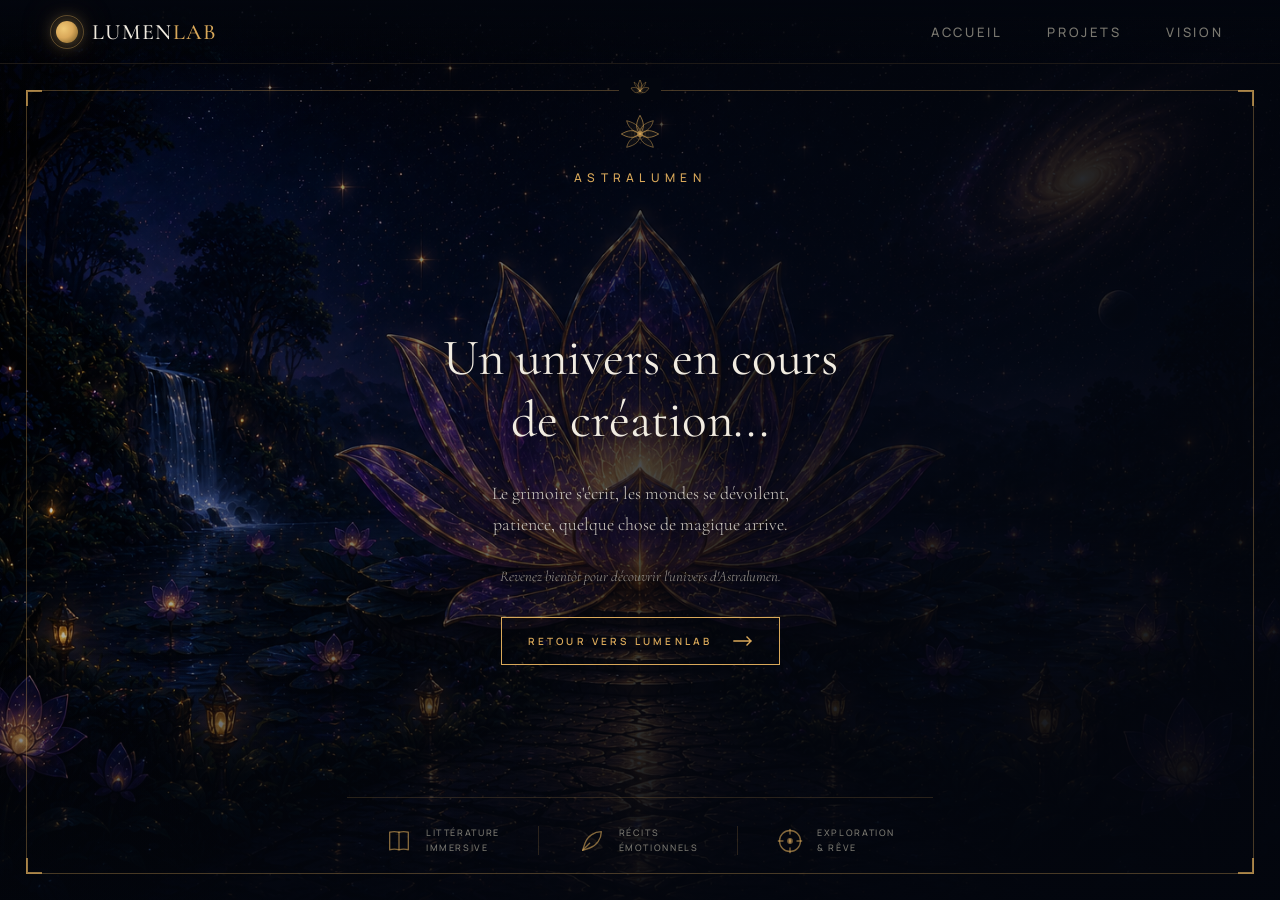
==== commit f37c20cb: "chore: format code (prettier)" ====
--- a/astralumen.html
+++ b/astralumen.html
@@ -1,166 +1,280 @@
-<!DOCTYPE html>
+<!doctype html>
 <html lang="fr">
-<head>
-  <meta charset="UTF-8" />
-  <meta name="viewport" content="width=device-width, initial-scale=1.0" />
-  <title>AstraLumen — Un univers en cours de création</title>
-  <meta name="description" content="AstraLumen est en cours de création. Littérature immersive, récits émotionnels et exploration — revenez bientôt." />
-  <meta name="robots" content="noindex, nofollow" />
-  <link rel="icon" type="image/png" href="assets/logo-lune.png" />
-  <link rel="preload" as="image" href="assets/AstraLumen-WIP-Hero.png" fetchpriority="high" />
-  <link rel="preconnect" href="https://fonts.googleapis.com" />
-  <link rel="preconnect" href="https://fonts.gstatic.com" crossorigin />
-  <link href="https://fonts.googleapis.com/css2?family=Cormorant+Garamond:ital,wght@0,300;0,400;0,500;0,600;1,300;1,400;1,500&family=Manrope:wght@300;400;500;600;700&display=optional"
-        rel="stylesheet" />
-  <link rel="stylesheet" href="css/base/variables.css" />
-  <link rel="stylesheet" href="css/components/navbar.css" />
-  <link rel="stylesheet" href="css/pages/wip.css" />
-  <link rel="stylesheet" href="css/pages/astralumen.css" />
-</head>
-<body>
-
-  <a class="skip-link" href="#content">Aller au contenu</a>
-
-  <!-- LumenLab Navigation -->
-  <header role="banner">
-    <a href="index.html" class="brand" aria-label="LumenLab — Retour à l'accueil">
-      <span class="brand-mark" aria-hidden="true"></span>
-      <span class="brand-text">LUMEN<span class="lab">LAB</span></span>
-    </a>
-    <nav aria-label="Navigation principale">
-      <ul class="nav-links" role="list">
-        <li><a href="index.html">ACCUEIL</a></li>
-        <li><a href="index.html#projets">PROJETS</a></li>
-        <li><a href="index.html#vision">VISION</a></li>
-      </ul>
-    </nav>
-  </header>
-
-  <!-- Background -->
-  <div class="bg" aria-hidden="true"></div>
-
-  <!-- Sparkle particles -->
-  <div id="sparkles" aria-hidden="true"></div>
-
-  <!-- Golden frame -->
-  <div class="frame" aria-hidden="true">
-    <div class="frame-corner tl"></div>
-    <div class="frame-corner tr"></div>
-    <div class="frame-corner bl"></div>
-    <div class="frame-corner br"></div>
-    <div class="frame-ornament">
-      <svg width="26" height="22" viewBox="0 0 26 22" fill="none" xmlns="http://www.w3.org/2000/svg" aria-hidden="true">
-        <path d="M13 2 C11 6 10 9 13 13 C16 9 15 6 13 2Z"
-              stroke="rgba(217,168,90,.65)" stroke-width=".7" fill="rgba(217,168,90,.07)"/>
-        <path d="M4 10 C7 9 10 9 13 13 C10 16 7 15 4 10Z"
-              stroke="rgba(217,168,90,.55)" stroke-width=".7" fill="rgba(217,168,90,.05)"/>
-        <path d="M22 10 C19 9 16 9 13 13 C16 16 19 15 22 10Z"
-              stroke="rgba(217,168,90,.55)" stroke-width=".7" fill="rgba(217,168,90,.05)"/>
-        <path d="M7 4 C8 8 10 10 13 13 C13 9 11 7 7 4Z"
-              stroke="rgba(217,168,90,.45)" stroke-width=".7" fill="rgba(217,168,90,.04)"/>
-        <path d="M19 4 C18 8 16 10 13 13 C13 9 15 7 19 4Z"
-              stroke="rgba(217,168,90,.45)" stroke-width=".7" fill="rgba(217,168,90,.04)"/>
-        <circle cx="13" cy="13" r="1.6" fill="rgba(217,168,90,.55)"/>
-        <circle cx="13" cy="13" r="3"   stroke="rgba(217,168,90,.25)" stroke-width=".5" fill="none"/>
-      </svg>
+  <head>
+    <meta charset="UTF-8" />
+    <meta name="viewport" content="width=device-width, initial-scale=1.0" />
+    <title>AstraLumen — Un univers en cours de création</title>
+    <meta
+      name="description"
+      content="AstraLumen est en cours de création. Littérature immersive, récits émotionnels et exploration — revenez bientôt."
+    />
+    <meta name="robots" content="noindex, nofollow" />
+    <link rel="icon" type="image/png" href="assets/logo-lune.png" />
+    <link rel="preload" as="image" href="assets/AstraLumen-WIP-Hero.png" fetchpriority="high" />
+    <link rel="preconnect" href="https://fonts.googleapis.com" />
+    <link rel="preconnect" href="https://fonts.gstatic.com" crossorigin />
+    <link
+      href="https://fonts.googleapis.com/css2?family=Cormorant+Garamond:ital,wght@0,300;0,400;0,500;0,600;1,300;1,400;1,500&family=Manrope:wght@300;400;500;600;700&display=optional"
+      rel="stylesheet"
+    />
+    <link rel="stylesheet" href="css/base/variables.css" />
+    <link rel="stylesheet" href="css/components/navbar.css" />
+    <link rel="stylesheet" href="css/pages/wip.css" />
+    <link rel="stylesheet" href="css/pages/astralumen.css" />
+  </head>
+  <body>
+    <a class="skip-link" href="#content">Aller au contenu</a>
+
+    <!-- LumenLab Navigation -->
+    <header role="banner">
+      <a href="index.html" class="brand" aria-label="LumenLab — Retour à l'accueil">
+        <span class="brand-mark" aria-hidden="true"></span>
+        <span class="brand-text">LUMEN<span class="lab">LAB</span></span>
+      </a>
+      <nav aria-label="Navigation principale">
+        <ul class="nav-links" role="list">
+          <li><a href="index.html">ACCUEIL</a></li>
+          <li><a href="index.html#projets">PROJETS</a></li>
+          <li><a href="index.html#vision">VISION</a></li>
+        </ul>
+      </nav>
+    </header>
+
+    <!-- Background -->
+    <div class="bg" aria-hidden="true"></div>
+
+    <!-- Sparkle particles -->
+    <div id="sparkles" aria-hidden="true"></div>
+
+    <!-- Golden frame -->
+    <div class="frame" aria-hidden="true">
+      <div class="frame-corner tl"></div>
+      <div class="frame-corner tr"></div>
+      <div class="frame-corner bl"></div>
+      <div class="frame-corner br"></div>
+      <div class="frame-ornament">
+        <svg
+          width="26"
+          height="22"
+          viewBox="0 0 26 22"
+          fill="none"
+          xmlns="http://www.w3.org/2000/svg"
+          aria-hidden="true"
+        >
+          <path
+            d="M13 2 C11 6 10 9 13 13 C16 9 15 6 13 2Z"
+            stroke="rgba(217,168,90,.65)"
+            stroke-width=".7"
+            fill="rgba(217,168,90,.07)"
+          />
+          <path
+            d="M4 10 C7 9 10 9 13 13 C10 16 7 15 4 10Z"
+            stroke="rgba(217,168,90,.55)"
+            stroke-width=".7"
+            fill="rgba(217,168,90,.05)"
+          />
+          <path
+            d="M22 10 C19 9 16 9 13 13 C16 16 19 15 22 10Z"
+            stroke="rgba(217,168,90,.55)"
+            stroke-width=".7"
+            fill="rgba(217,168,90,.05)"
+          />
+          <path
+            d="M7 4 C8 8 10 10 13 13 C13 9 11 7 7 4Z"
+            stroke="rgba(217,168,90,.45)"
+            stroke-width=".7"
+            fill="rgba(217,168,90,.04)"
+          />
+          <path
+            d="M19 4 C18 8 16 10 13 13 C13 9 15 7 19 4Z"
+            stroke="rgba(217,168,90,.45)"
+            stroke-width=".7"
+            fill="rgba(217,168,90,.04)"
+          />
+          <circle cx="13" cy="13" r="1.6" fill="rgba(217,168,90,.55)" />
+          <circle
+            cx="13"
+            cy="13"
+            r="3"
+            stroke="rgba(217,168,90,.25)"
+            stroke-width=".5"
+            fill="none"
+          />
+        </svg>
+      </div>
     </div>
-  </div>
-
-  <!-- Main -->
-  <main id="content">
-
-    <!-- Logo -->
-    <div class="logo-area" aria-label="AstraLumen">
-      <svg class="logo-lotus" viewBox="0 0 54 54" fill="none" xmlns="http://www.w3.org/2000/svg" aria-hidden="true">
-        <path d="M27 6 C23 13 21 20 27 27 C33 20 31 13 27 6Z"
-              stroke="rgba(217,168,90,.75)" stroke-width=".9" fill="rgba(217,168,90,.07)"/>
-        <path d="M6 27 C13 23 20 21 27 27 C20 33 13 31 6 27Z"
-              stroke="rgba(217,168,90,.75)" stroke-width=".9" fill="rgba(217,168,90,.07)"/>
-        <path d="M48 27 C41 23 34 21 27 27 C34 33 41 31 48 27Z"
-              stroke="rgba(217,168,90,.75)" stroke-width=".9" fill="rgba(217,168,90,.07)"/>
-        <path d="M12 12 C14 20 18 23 27 27 C27 19 23 15 12 12Z"
-              stroke="rgba(217,168,90,.6)" stroke-width=".9" fill="rgba(217,168,90,.05)"/>
-        <path d="M42 12 C40 20 36 23 27 27 C27 19 31 15 42 12Z"
-              stroke="rgba(217,168,90,.6)" stroke-width=".9" fill="rgba(217,168,90,.05)"/>
-        <path d="M12 42 C14 34 18 31 27 27 C27 35 23 39 12 42Z"
-              stroke="rgba(217,168,90,.6)" stroke-width=".9" fill="rgba(217,168,90,.05)"/>
-        <path d="M42 42 C40 34 36 31 27 27 C27 35 31 39 42 42Z"
-              stroke="rgba(217,168,90,.6)" stroke-width=".9" fill="rgba(217,168,90,.05)"/>
-        <circle cx="27" cy="27" r="3.5"  fill="rgba(217,168,90,.55)"/>
-        <circle cx="27" cy="27" r="6"    stroke="rgba(217,168,90,.28)" stroke-width=".7" fill="none"/>
-        <circle cx="27" cy="27" r="9.5"  stroke="rgba(217,168,90,.12)" stroke-width=".5" fill="none"/>
-      </svg>
-      <span class="logo-text">Astralumen</span>
-    </div>
-
-    <!-- Main content -->
-    <div class="content">
-      <h1>Un univers en cours<br>de création...</h1>
-      <p class="subtitle">
-        Le grimoire s'écrit, les mondes se dévoilent,<br>
-        patience, quelque chose de magique arrive.
-      </p>
-      <p class="note">Revenez bientôt pour découvrir l'univers d'Astralumen.</p>
-      <a href="index.html#projet-astralumen" class="cta" aria-label="Retour à LumenLab">
-        <span>Retour vers LumenLab</span>
-        <svg width="20" height="10" viewBox="0 0 20 10" fill="none" aria-hidden="true">
-          <path d="M1 5 H18 M14 1 L18 5 L14 9"
-                stroke="currentColor" stroke-width="1.4" stroke-linecap="square"/>
+
+    <!-- Main -->
+    <main id="content">
+      <!-- Logo -->
+      <div class="logo-area" aria-label="AstraLumen">
+        <svg
+          class="logo-lotus"
+          viewBox="0 0 54 54"
+          fill="none"
+          xmlns="http://www.w3.org/2000/svg"
+          aria-hidden="true"
+        >
+          <path
+            d="M27 6 C23 13 21 20 27 27 C33 20 31 13 27 6Z"
+            stroke="rgba(217,168,90,.75)"
+            stroke-width=".9"
+            fill="rgba(217,168,90,.07)"
+          />
+          <path
+            d="M6 27 C13 23 20 21 27 27 C20 33 13 31 6 27Z"
+            stroke="rgba(217,168,90,.75)"
+            stroke-width=".9"
+            fill="rgba(217,168,90,.07)"
+          />
+          <path
+            d="M48 27 C41 23 34 21 27 27 C34 33 41 31 48 27Z"
+            stroke="rgba(217,168,90,.75)"
+            stroke-width=".9"
+            fill="rgba(217,168,90,.07)"
+          />
+          <path
+            d="M12 12 C14 20 18 23 27 27 C27 19 23 15 12 12Z"
+            stroke="rgba(217,168,90,.6)"
+            stroke-width=".9"
+            fill="rgba(217,168,90,.05)"
+          />
+          <path
+            d="M42 12 C40 20 36 23 27 27 C27 19 31 15 42 12Z"
+            stroke="rgba(217,168,90,.6)"
+            stroke-width=".9"
+            fill="rgba(217,168,90,.05)"
+          />
+          <path
+            d="M12 42 C14 34 18 31 27 27 C27 35 23 39 12 42Z"
+            stroke="rgba(217,168,90,.6)"
+            stroke-width=".9"
+            fill="rgba(217,168,90,.05)"
+          />
+          <path
+            d="M42 42 C40 34 36 31 27 27 C27 35 31 39 42 42Z"
+            stroke="rgba(217,168,90,.6)"
+            stroke-width=".9"
+            fill="rgba(217,168,90,.05)"
+          />
+          <circle cx="27" cy="27" r="3.5" fill="rgba(217,168,90,.55)" />
+          <circle
+            cx="27"
+            cy="27"
+            r="6"
+            stroke="rgba(217,168,90,.28)"
+            stroke-width=".7"
+            fill="none"
+          />
+          <circle
+            cx="27"
+            cy="27"
+            r="9.5"
+            stroke="rgba(217,168,90,.12)"
+            stroke-width=".5"
+            fill="none"
+          />
         </svg>
-      </a>
-    </div>
-
-    <!-- Categories -->
-    <footer class="categories" aria-label="Thèmes d'AstraLumen">
-      <div class="cat">
-        <span class="cat-icon" aria-hidden="true">
-          <svg viewBox="0 0 24 24" fill="none" stroke="rgba(217,168,90,.6)" stroke-width="1.15" stroke-linecap="round" stroke-linejoin="round">
-            <path d="M4 4.5C4 4.5 8 3.5 12 4.5C16 3.5 20 4.5 20 4.5L20 19.5C20 19.5 16 18.5 12 19.5C8 18.5 4 19.5 4 19.5Z"/>
-            <line x1="12" y1="4.5" x2="12" y2="19.5"/>
+        <span class="logo-text">Astralumen</span>
+      </div>
+
+      <!-- Main content -->
+      <div class="content">
+        <h1>Un univers en cours<br />de création...</h1>
+        <p class="subtitle">
+          Le grimoire s'écrit, les mondes se dévoilent,<br />
+          patience, quelque chose de magique arrive.
+        </p>
+        <p class="note">Revenez bientôt pour découvrir l'univers d'Astralumen.</p>
+        <a href="index.html#projet-astralumen" class="cta" aria-label="Retour à LumenLab">
+          <span>Retour vers LumenLab</span>
+          <svg width="20" height="10" viewBox="0 0 20 10" fill="none" aria-hidden="true">
+            <path
+              d="M1 5 H18 M14 1 L18 5 L14 9"
+              stroke="currentColor"
+              stroke-width="1.4"
+              stroke-linecap="square"
+            />
           </svg>
-        </span>
-        <span class="cat-label">Littérature<br>Immersive</span>
+        </a>
       </div>
-      <div class="cat">
-        <span class="cat-icon" aria-hidden="true">
-          <svg viewBox="0 0 24 24" fill="none" stroke="rgba(217,168,90,.6)" stroke-width="1.15" stroke-linecap="round" stroke-linejoin="round">
-            <path d="M20 4C14 4 8 8 6 14L4 20L10 18C16 16 20 10 20 4Z"/>
-            <path d="M10 14L4 20"/>
-          </svg>
-        </span>
-        <span class="cat-label">Récits<br>Émotionnels</span>
-      </div>
-      <div class="cat">
-        <span class="cat-icon" aria-hidden="true">
-          <svg viewBox="0 0 24 24" fill="none" stroke="rgba(217,168,90,.6)" stroke-width="1.15" stroke-linecap="round">
-            <circle cx="12" cy="12" r="9"/>
-            <path d="M12 2v4M12 18v4M2 12h4M18 12h4"/>
-            <circle cx="12" cy="12" r="2.5" fill="rgba(217,168,90,.5)" stroke="none"/>
-            <path d="M12 9.5L13.2 12L12 14.5L10.8 12Z" fill="rgba(217,168,90,.65)" stroke="none"/>
-          </svg>
-        </span>
-        <span class="cat-label">Exploration<br>&amp; Rêve</span>
-      </div>
-    </footer>
-  </main>
-
-  <script>
-    const container = document.getElementById('sparkles');
-    for (let i = 0; i < 22; i++) {
-      const el = document.createElement('div');
-      el.className = 'spark';
-      const size = 1 + Math.random() * 2;
-      el.style.cssText = `
-        left:${Math.random()*100}%;top:${Math.random()*100}%;
+
+      <!-- Categories -->
+      <footer class="categories" aria-label="Thèmes d'AstraLumen">
+        <div class="cat">
+          <span class="cat-icon" aria-hidden="true">
+            <svg
+              viewBox="0 0 24 24"
+              fill="none"
+              stroke="rgba(217,168,90,.6)"
+              stroke-width="1.15"
+              stroke-linecap="round"
+              stroke-linejoin="round"
+            >
+              <path
+                d="M4 4.5C4 4.5 8 3.5 12 4.5C16 3.5 20 4.5 20 4.5L20 19.5C20 19.5 16 18.5 12 19.5C8 18.5 4 19.5 4 19.5Z"
+              />
+              <line x1="12" y1="4.5" x2="12" y2="19.5" />
+            </svg>
+          </span>
+          <span class="cat-label">Littérature<br />Immersive</span>
+        </div>
+        <div class="cat">
+          <span class="cat-icon" aria-hidden="true">
+            <svg
+              viewBox="0 0 24 24"
+              fill="none"
+              stroke="rgba(217,168,90,.6)"
+              stroke-width="1.15"
+              stroke-linecap="round"
+              stroke-linejoin="round"
+            >
+              <path d="M20 4C14 4 8 8 6 14L4 20L10 18C16 16 20 10 20 4Z" />
+              <path d="M10 14L4 20" />
+            </svg>
+          </span>
+          <span class="cat-label">Récits<br />Émotionnels</span>
+        </div>
+        <div class="cat">
+          <span class="cat-icon" aria-hidden="true">
+            <svg
+              viewBox="0 0 24 24"
+              fill="none"
+              stroke="rgba(217,168,90,.6)"
+              stroke-width="1.15"
+              stroke-linecap="round"
+            >
+              <circle cx="12" cy="12" r="9" />
+              <path d="M12 2v4M12 18v4M2 12h4M18 12h4" />
+              <circle cx="12" cy="12" r="2.5" fill="rgba(217,168,90,.5)" stroke="none" />
+              <path
+                d="M12 9.5L13.2 12L12 14.5L10.8 12Z"
+                fill="rgba(217,168,90,.65)"
+                stroke="none"
+              />
+            </svg>
+          </span>
+          <span class="cat-label">Exploration<br />&amp; Rêve</span>
+        </div>
+      </footer>
+    </main>
+
+    <script>
+      const container = document.getElementById('sparkles');
+      for (let i = 0; i < 22; i++) {
+        const el = document.createElement('div');
+        el.className = 'spark';
+        const size = 1 + Math.random() * 2;
+        el.style.cssText = `
+        left:${Math.random() * 100}%;top:${Math.random() * 100}%;
         width:${size}px;height:${size}px;
-        --dx:${(Math.random()-.5)*70}px;
-        --dy:${-50 - Math.random()*70}px;
-        animation-duration:${11+Math.random()*14}s;
-        animation-delay:${Math.random()*14}s;
+        --dx:${(Math.random() - 0.5) * 70}px;
+        --dy:${-50 - Math.random() * 70}px;
+        animation-duration:${11 + Math.random() * 14}s;
+        animation-delay:${Math.random() * 14}s;
       `;
-      container.appendChild(el);
-    }
-  </script>
-
-</body>
+        container.appendChild(el);
+      }
+    </script>
+  </body>
 </html>
--- a/css/base/variables.css
+++ b/css/base/variables.css
@@ -1,17 +1,17 @@
 :root {
-  --bg:          #050810;
-  --bg-2:        #070b16;
-  --graphite:    #0e1220;
-  --line:        rgba(217,168,90,.18);
-  --line-soft:   rgba(241,236,225,.08);
-  --gold:        #d9a85a;
-  --gold-hi:     #f0c976;
-  --gold-deep:   #8b6a2f;
-  --cyan:        #5fd4d0;
-  --cyan-soft:   rgba(95,212,208,.45);
-  --ink:         #f1ece1;
-  --ink-dim:     #a8a496;
-  --ink-mute:    #6e6c63;
-  --serif:       "Cormorant Garamond", "Times New Roman", serif;
-  --sans:        "Manrope", system-ui, sans-serif;
+  --bg: #050810;
+  --bg-2: #070b16;
+  --graphite: #0e1220;
+  --line: rgba(217, 168, 90, 0.18);
+  --line-soft: rgba(241, 236, 225, 0.08);
+  --gold: #d9a85a;
+  --gold-hi: #f0c976;
+  --gold-deep: #8b6a2f;
+  --cyan: #5fd4d0;
+  --cyan-soft: rgba(95, 212, 208, 0.45);
+  --ink: #f1ece1;
+  --ink-dim: #a8a496;
+  --ink-mute: #6e6c63;
+  --serif: 'Cormorant Garamond', 'Times New Roman', serif;
+  --sans: 'Manrope', system-ui, sans-serif;
 }
--- a/css/components/navbar.css
+++ b/css/components/navbar.css
@@ -1,64 +1,121 @@
 /* ─── Navbar partagée — pages secondaires ─────────── */
-/* Toujours en row, jamais en colonne. Pas de breakpoint. */
+/* Valeurs identiques à la home (header.css + responsive.css). */
 
 header {
-  position:        fixed;
-  top: 0; left: 0; right: 0;
-  z-index:         50;
-  display:         flex;
-  flex-direction:  row;
-  align-items:     center;
+  position: fixed;
+  top: 0;
+  left: 0;
+  right: 0;
+  z-index: 50;
+  display: flex;
+  flex-direction: row;
+  align-items: center;
   justify-content: space-between;
-  height:          clamp(52px, 8vw, 64px);
-  padding:         0 clamp(14px, 4vw, 56px);
+  padding: 0 56px;
+  height: 64px;
 }
 
 .brand {
-  display:        flex;
-  align-items:    center;
-  gap:            clamp(8px, 1.5vw, 14px);
-  font-family:    var(--serif);
-  font-size:      clamp(15px, 2.8vw, 22px);
-  font-weight:    500;
-  letter-spacing: .06em;
-  color:          var(--ink);
-  transition:     opacity .25s;
-  white-space:    nowrap;
+  display: flex;
+  align-items: center;
+  gap: 14px;
+  font-family: var(--serif);
+  font-size: 22px;
+  font-weight: 500;
+  letter-spacing: 0.06em;
+  color: var(--ink);
+  transition: opacity 0.25s;
+  white-space: nowrap;
 }
-.brand:hover { opacity: .75; }
+.brand:hover {
+  opacity: 0.75;
+}
 
 .brand-mark {
-  width:         clamp(14px, 2.5vw, 20px);
-  height:        clamp(14px, 2.5vw, 20px);
+  width: 22px;
+  height: 22px;
   border-radius: 50%;
-  background:    radial-gradient(circle at 35% 35%, var(--gold-hi), var(--gold) 45%, var(--gold-deep) 85%);
-  box-shadow:    0 0 12px rgba(217,168,90,.6), 0 0 26px rgba(217,168,90,.22);
-  position:      relative;
-  flex-shrink:   0;
+  background: radial-gradient(
+    circle at 35% 35%,
+    var(--gold-hi),
+    var(--gold) 45%,
+    var(--gold-deep) 85%
+  );
+  box-shadow:
+    0 0 18px rgba(217, 168, 90, 0.6),
+    0 0 40px rgba(217, 168, 90, 0.25);
+  position: relative;
+  flex-shrink: 0;
 }
 .brand-mark::after {
-  content:       "";
-  position:      absolute;
-  inset:         -4px;
+  content: '';
+  position: absolute;
+  inset: -6px;
   border-radius: 50%;
-  border:        1px solid rgba(217,168,90,.3);
+  border: 1px solid rgba(217, 168, 90, 0.35);
 }
 
-.brand-text .lab { color: var(--gold); }
+.brand-text .lab {
+  color: var(--gold);
+}
 
 .nav-links {
-  display:    flex;
-  gap:        clamp(12px, 2.5vw, 42px);
+  display: flex;
+  gap: 44px;
   list-style: none;
+  font-size: 13px;
+  letter-spacing: 0.22em;
+  font-weight: 500;
 }
 .nav-links a {
-  font-family:    var(--sans);
-  font-size:      clamp(8px, 1.2vw, 11px);
-  font-weight:    500;
-  letter-spacing: .18em;
+  font-family: var(--sans);
+  font-size: 13px;
+  font-weight: 500;
+  letter-spacing: 0.22em;
   text-transform: uppercase;
-  color:          var(--ink-mute);
-  transition:     color .3s;
-  white-space:    nowrap;
+  color: var(--ink-mute);
+  transition: color 0.3s;
+  white-space: nowrap;
 }
-.nav-links a:hover { color: var(--ink); }
+.nav-links a:hover {
+  color: var(--ink);
+}
+
+/* ─── Tablet ≤1080px ──────────────────────────────── */
+@media (max-width: 1080px) {
+  header {
+    padding: 0 28px;
+    height: 56px;
+  }
+  .nav-links {
+    gap: 22px;
+    font-size: 11px;
+    letter-spacing: 0.18em;
+  }
+  .nav-links a {
+    font-size: 11px;
+    letter-spacing: 0.18em;
+  }
+}
+
+/* ─── Mobile ≤480px ───────────────────────────────── */
+@media (max-width: 480px) {
+  header {
+    padding: 0 16px;
+    height: 50px;
+  }
+  .brand {
+    font-size: 12px;
+  }
+  .brand-mark {
+    width: 12px;
+    height: 12px;
+  }
+  .nav-links {
+    gap: 12px;
+  }
+  .nav-links a {
+    font-size: 9px;
+    letter-spacing: 0.12em;
+  }
+}
--- a/css/pages/wip.css
+++ b/css/pages/wip.css
@@ -1,30 +1,49 @@
 /* ─── Base reset ─────────────────────────────────── */
-*, *::before, *::after { box-sizing: border-box; margin: 0; padding: 0; }
-a { color: inherit; text-decoration: none; }
+*,
+*::before,
+*::after {
+  box-sizing: border-box;
+  margin: 0;
+  padding: 0;
+}
+a {
+  color: inherit;
+  text-decoration: none;
+}
 body {
-  font-family:            var(--sans);
-  color:                  var(--ink);
+  font-family: var(--sans);
+  color: var(--ink);
   -webkit-font-smoothing: antialiased;
-  text-rendering:         optimizeLegibility;
+  text-rendering: optimizeLegibility;
 }
 
 /* ─── Sparkle container ──────────────────────────── */
 #sparkles {
-  position:       fixed;
-  inset:          0;
+  position: fixed;
+  inset: 0;
   pointer-events: none;
-  z-index:        1;
-  overflow:       hidden;
+  z-index: 1;
+  overflow: hidden;
 }
 .spark {
-  position:      absolute;
+  position: absolute;
   border-radius: 50%;
-  opacity:       0;
-  animation:     sparkFloat linear infinite;
+  opacity: 0;
+  animation: sparkFloat linear infinite;
 }
 @keyframes sparkFloat {
-  0%   { opacity: 0; transform: translate(0, 0) scale(.6); }
-  12%  { opacity: .75; }
-  88%  { opacity: .5; }
-  100% { opacity: 0; transform: translate(var(--dx), var(--dy)) scale(1); }
+  0% {
+    opacity: 0;
+    transform: translate(0, 0) scale(0.6);
+  }
+  12% {
+    opacity: 0.75;
+  }
+  88% {
+    opacity: 0.5;
+  }
+  100% {
+    opacity: 0;
+    transform: translate(var(--dx), var(--dy)) scale(1);
+  }
 }
--- a/css/pages/astralumen.css
+++ b/css/pages/astralumen.css
@@ -1,15 +1,16 @@
 /* ─── Tokens AstraLumen ───────────────────────────── */
 :root {
-  --gold-line: rgba(217,168,90,.32);
-  --gold-dim:  rgba(217,168,90,.18);
-  --ink-dim:   #b8b4ac;
-  --ink-mute:  #7a7870;
-  --base:      #03060e;
-}
-
-html, body {
-  height:     100%;
-  overflow:   hidden;
+  --gold-line: rgba(217, 168, 90, 0.32);
+  --gold-dim: rgba(217, 168, 90, 0.18);
+  --ink-dim: #b8b4ac;
+  --ink-mute: #7a7870;
+  --base: #03060e;
+}
+
+html,
+body {
+  height: 100%;
+  overflow: hidden;
   background: var(--base);
 }
 
@@ -21,284 +22,359 @@
 
 /* ─── Navbar — dark theme ─────────────────────────── */
 header {
-  background:    linear-gradient(180deg, rgba(3,6,14,.92) 0%, transparent 100%);
-  border-bottom: 1px solid rgba(217,168,90,.12);
+  background: linear-gradient(180deg, rgba(3, 6, 14, 0.92) 0%, transparent 100%);
+  border-bottom: 1px solid rgba(217, 168, 90, 0.12);
 }
 
 /* ─── Skip link ───────────────────────────────────── */
 .skip-link {
-  position:       absolute;
-  top:            -100px;
-  left:           24px;
-  z-index:        100;
-  padding:        10px 16px;
-  background:     var(--gold);
-  color:          var(--base);
-  font-size:      11px;
-  letter-spacing: .18em;
-  font-weight:    600;
+  position: absolute;
+  top: -100px;
+  left: 24px;
+  z-index: 100;
+  padding: 10px 16px;
+  background: var(--gold);
+  color: var(--base);
+  font-size: 11px;
+  letter-spacing: 0.18em;
+  font-weight: 600;
   text-transform: uppercase;
-  transition:     top .25s ease;
-}
-.skip-link:focus { top: 24px; }
+  transition: top 0.25s ease;
+}
+.skip-link:focus {
+  top: 24px;
+}
 
 /* ─── Background ──────────────────────────────────── */
 .bg {
-  position:            fixed;
-  inset:               0;
-  z-index:             0;
-  background-image:    url('../../assets/AstraLumen-WIP-Hero.png');
-  background-size:     cover;
+  position: fixed;
+  inset: 0;
+  z-index: 0;
+  background-image: url('../../assets/AstraLumen-WIP-Hero.png');
+  background-size: cover;
   background-position: center;
 }
 .bg::after {
-  content:  "";
-  position: absolute;
-  inset:    0;
+  content: '';
+  position: absolute;
+  inset: 0;
   background:
-    linear-gradient(105deg,
-      rgba(3,6,14,.1)  0%,
-      rgba(3,6,14,.55) 38%,
-      rgba(3,6,14,.82) 58%,
-      rgba(3,6,14,.92) 100%),
-    linear-gradient(180deg,
-      rgba(3,6,14,.55) 0%,
-      transparent      16%,
-      transparent      70%,
-      rgba(3,6,14,.72) 100%);
+    linear-gradient(
+      105deg,
+      rgba(3, 6, 14, 0.1) 0%,
+      rgba(3, 6, 14, 0.55) 38%,
+      rgba(3, 6, 14, 0.82) 58%,
+      rgba(3, 6, 14, 0.92) 100%
+    ),
+    linear-gradient(
+      180deg,
+      rgba(3, 6, 14, 0.55) 0%,
+      transparent 16%,
+      transparent 70%,
+      rgba(3, 6, 14, 0.72) 100%
+    );
 }
 
 /* ─── Frame ───────────────────────────────────────── */
 .frame {
-  position:       fixed;
-  top:            calc(clamp(52px, 8vw, 64px) + clamp(14px, 2.2vw, 26px));
-  right:          clamp(14px, 2.2vw, 26px);
-  bottom:         clamp(14px, 2.2vw, 26px);
-  left:           clamp(14px, 2.2vw, 26px);
-  border:         1px solid var(--gold-line);
+  position: fixed;
+  top: calc(clamp(52px, 8vw, 64px) + clamp(14px, 2.2vw, 26px));
+  right: clamp(14px, 2.2vw, 26px);
+  bottom: clamp(14px, 2.2vw, 26px);
+  left: clamp(14px, 2.2vw, 26px);
+  border: 1px solid var(--gold-line);
   pointer-events: none;
-  z-index:        20;
+  z-index: 20;
 }
 .frame-corner {
-  position:     absolute;
-  width:        16px;
-  height:       16px;
-  border-color: rgba(217,168,90,.7);
+  position: absolute;
+  width: 16px;
+  height: 16px;
+  border-color: rgba(217, 168, 90, 0.7);
   border-style: solid;
 }
-.frame-corner.tl { top: -1px;    left:  -1px;  border-width: 2px 0 0 2px; }
-.frame-corner.tr { top: -1px;    right: -1px;  border-width: 2px 2px 0 0; }
-.frame-corner.bl { bottom: -1px; left:  -1px;  border-width: 0 0 2px 2px; }
-.frame-corner.br { bottom: -1px; right: -1px;  border-width: 0 2px 2px 0; }
+.frame-corner.tl {
+  top: -1px;
+  left: -1px;
+  border-width: 2px 0 0 2px;
+}
+.frame-corner.tr {
+  top: -1px;
+  right: -1px;
+  border-width: 2px 2px 0 0;
+}
+.frame-corner.bl {
+  bottom: -1px;
+  left: -1px;
+  border-width: 0 0 2px 2px;
+}
+.frame-corner.br {
+  bottom: -1px;
+  right: -1px;
+  border-width: 0 2px 2px 0;
+}
 .frame-ornament {
-  position:    absolute;
-  top:         -13px;
-  left:        50%;
-  transform:   translateX(-50%);
-  background:  var(--base);
-  padding:     0 8px;
+  position: absolute;
+  top: -13px;
+  left: 50%;
+  transform: translateX(-50%);
+  background: var(--base);
+  padding: 0 8px;
   line-height: 0;
 }
 
 /* ─── Main layout ─────────────────────────────────── */
 main {
-  position:              relative;
-  z-index:               5;
-  height:                100vh;
-  display:               grid;
+  position: relative;
+  z-index: 5;
+  height: 100vh;
+  display: grid;
   grid-template-columns: 1fr;
-  grid-template-rows:    auto 1fr auto;
-  justify-items:         center;
-  padding:               clamp(86px, 10vw, 110px) clamp(36px, 5vw, 68px) clamp(24px, 3.5vw, 48px);
-  gap:                   0;
+  grid-template-rows: auto 1fr auto;
+  justify-items: center;
+  padding: clamp(86px, 10vw, 110px) clamp(36px, 5vw, 68px) clamp(24px, 3.5vw, 48px);
+  gap: 0;
 }
 
 /* ─── Logo ────────────────────────────────────────── */
 .logo-area {
-  grid-column:    1;
-  grid-row:       1;
-  display:        flex;
+  grid-column: 1;
+  grid-row: 1;
+  display: flex;
   flex-direction: column;
-  align-items:    center;
-  gap:            11px;
+  align-items: center;
+  gap: 11px;
   padding-bottom: 8px;
-  opacity:        0;
-  animation:      fadeUp 1.1s cubic-bezier(.2,.7,.2,1) .3s forwards;
-}
-.logo-lotus { width: 48px; height: 48px; }
+  opacity: 0;
+  animation: fadeUp 1.1s cubic-bezier(0.2, 0.7, 0.2, 1) 0.3s forwards;
+}
+.logo-lotus {
+  width: 48px;
+  height: 48px;
+}
 .logo-text {
-  font-family:    var(--sans);
-  font-size:      12px;
-  font-weight:    500;
-  letter-spacing: .44em;
-  color:          var(--gold);
+  font-family: var(--sans);
+  font-size: 12px;
+  font-weight: 500;
+  letter-spacing: 0.44em;
+  color: var(--gold);
   text-transform: uppercase;
 }
 
 /* ─── Content ─────────────────────────────────────── */
 .content {
-  grid-column:     1;
-  grid-row:        2;
-  display:         flex;
-  flex-direction:  column;
+  grid-column: 1;
+  grid-row: 2;
+  display: flex;
+  flex-direction: column;
   justify-content: center;
-  align-items:     center;
-  text-align:      center;
-  gap:             26px;
+  align-items: center;
+  text-align: center;
+  gap: 26px;
 }
 .content h1 {
   font-family: var(--serif);
   font-weight: 400;
-  font-size:   clamp(34px, 4vw, 64px);
+  font-size: clamp(34px, 4vw, 64px);
   line-height: 1.22;
-  color:       var(--ink);
-  text-shadow: 0 2px 24px rgba(3,6,14,.8), 0 0 48px rgba(3,6,14,.6);
-  opacity:     0;
-  animation:   fadeUp 1.3s cubic-bezier(.2,.7,.2,1) .65s forwards;
+  color: var(--ink);
+  text-shadow:
+    0 2px 24px rgba(3, 6, 14, 0.8),
+    0 0 48px rgba(3, 6, 14, 0.6);
+  opacity: 0;
+  animation: fadeUp 1.3s cubic-bezier(0.2, 0.7, 0.2, 1) 0.65s forwards;
 }
 .content .subtitle {
   font-family: var(--serif);
-  font-size:   clamp(15px, 1.4vw, 19px);
+  font-size: clamp(15px, 1.4vw, 19px);
   font-weight: 300;
   line-height: 1.75;
-  color:       #cdc9c1;
-  text-shadow: 0 1px 12px rgba(3,6,14,.9);
-  max-width:   420px;
-  margin:      0 auto;
-  opacity:     0;
-  animation:   fadeUp 1.3s cubic-bezier(.2,.7,.2,1) .85s forwards;
+  color: #cdc9c1;
+  text-shadow: 0 1px 12px rgba(3, 6, 14, 0.9);
+  max-width: 420px;
+  margin: 0 auto;
+  opacity: 0;
+  animation: fadeUp 1.3s cubic-bezier(0.2, 0.7, 0.2, 1) 0.85s forwards;
 }
 .content .note {
   font-family: var(--serif);
-  font-style:  italic;
-  font-size:   clamp(13px, 1.15vw, 16px);
+  font-style: italic;
+  font-size: clamp(13px, 1.15vw, 16px);
   font-weight: 300;
-  color:       #9e9a92;
-  text-shadow: 0 1px 10px rgba(3,6,14,.9);
-  opacity:     0;
-  animation:   fadeUp 1.3s cubic-bezier(.2,.7,.2,1) 1.05s forwards;
+  color: #9e9a92;
+  text-shadow: 0 1px 10px rgba(3, 6, 14, 0.9);
+  opacity: 0;
+  animation: fadeUp 1.3s cubic-bezier(0.2, 0.7, 0.2, 1) 1.05s forwards;
 }
 
 /* ─── CTA ─────────────────────────────────────────── */
 .cta {
-  display:        inline-flex;
-  align-items:    center;
-  gap:            20px;
-  padding:        16px 26px;
-  border:         1px solid var(--gold);
-  color:          var(--gold);
-  font-family:    var(--sans);
-  font-size:      10px;
-  letter-spacing: .32em;
-  font-weight:    600;
+  display: inline-flex;
+  align-items: center;
+  gap: 20px;
+  padding: 16px 26px;
+  border: 1px solid var(--gold);
+  color: var(--gold);
+  font-family: var(--sans);
+  font-size: 10px;
+  letter-spacing: 0.32em;
+  font-weight: 600;
   text-transform: uppercase;
-  background:     transparent;
-  cursor:         pointer;
-  position:       relative;
-  overflow:       hidden;
-  transition:     color .5s ease;
-  width:          fit-content;
-  margin-top:     6px;
-  opacity:        0;
-  animation:      fadeUp 1.3s cubic-bezier(.2,.7,.2,1) 1.25s forwards;
+  background: transparent;
+  cursor: pointer;
+  position: relative;
+  overflow: hidden;
+  transition: color 0.5s ease;
+  width: fit-content;
+  margin-top: 6px;
+  opacity: 0;
+  animation: fadeUp 1.3s cubic-bezier(0.2, 0.7, 0.2, 1) 1.25s forwards;
 }
 .cta::before {
-  content:    "";
-  position:   absolute;
-  inset:      0;
+  content: '';
+  position: absolute;
+  inset: 0;
   background: var(--gold);
-  transform:  translateX(-101%);
-  transition: transform .5s cubic-bezier(.7,0,.3,1);
-  z-index:    0;
-}
-.cta:hover          { color: var(--base); }
-.cta:hover::before  { transform: translateX(0); }
-.cta span, .cta svg { position: relative; z-index: 1; }
-.cta svg            { transition: transform .4s ease; flex-shrink: 0; }
-.cta:hover svg      { transform: translateX(5px); }
-.cta:focus-visible  { outline: 2px solid var(--gold); outline-offset: 4px; }
+  transform: translateX(-101%);
+  transition: transform 0.5s cubic-bezier(0.7, 0, 0.3, 1);
+  z-index: 0;
+}
+.cta:hover {
+  color: var(--base);
+}
+.cta:hover::before {
+  transform: translateX(0);
+}
+.cta span,
+.cta svg {
+  position: relative;
+  z-index: 1;
+}
+.cta svg {
+  transition: transform 0.4s ease;
+  flex-shrink: 0;
+}
+.cta:hover svg {
+  transform: translateX(5px);
+}
+.cta:focus-visible {
+  outline: 2px solid var(--gold);
+  outline-offset: 4px;
+}
 
 /* ─── Categories ──────────────────────────────────── */
 .categories {
-  grid-column:     1;
-  grid-row:        3;
-  display:         flex;
-  align-items:     stretch;
+  grid-column: 1;
+  grid-row: 3;
+  display: flex;
+  align-items: stretch;
   justify-content: center;
-  border-top:      1px solid var(--gold-dim);
-  padding-top:     clamp(18px, 2.2vw, 28px);
-  opacity:         0;
-  animation:       fadeUp 1.3s cubic-bezier(.2,.7,.2,1) 1.45s forwards;
+  border-top: 1px solid var(--gold-dim);
+  padding-top: clamp(18px, 2.2vw, 28px);
+  opacity: 0;
+  animation: fadeUp 1.3s cubic-bezier(0.2, 0.7, 0.2, 1) 1.45s forwards;
 }
 .cat {
-  display:     flex;
-  align-items: center;
-  gap:         13px;
-  padding:     0 clamp(18px, 3vw, 44px);
-  flex:        1;
-  max-width:   230px;
-}
-.cat + .cat { border-left: 1px solid var(--gold-dim); }
+  display: flex;
+  align-items: center;
+  gap: 13px;
+  padding: 0 clamp(18px, 3vw, 44px);
+  flex: 1;
+  max-width: 230px;
+}
+.cat + .cat {
+  border-left: 1px solid var(--gold-dim);
+}
 .cat-icon {
-  flex-shrink:     0;
-  width:           28px;
-  height:          28px;
-  display:         flex;
-  align-items:     center;
+  flex-shrink: 0;
+  width: 28px;
+  height: 28px;
+  display: flex;
+  align-items: center;
   justify-content: center;
 }
-.cat-icon svg { width: 100%; height: 100%; }
+.cat-icon svg {
+  width: 100%;
+  height: 100%;
+}
 .cat-label {
-  font-family:    var(--sans);
-  font-size:      9px;
-  font-weight:    500;
-  letter-spacing: .18em;
+  font-family: var(--sans);
+  font-size: 9px;
+  font-weight: 500;
+  letter-spacing: 0.18em;
   text-transform: uppercase;
-  color:          var(--ink-mute);
-  line-height:    1.6;
+  color: var(--ink-mute);
+  line-height: 1.6;
 }
 
 /* ─── Keyframes ───────────────────────────────────── */
 @keyframes fadeUp {
-  from { opacity: 0; transform: translateY(18px); }
-  to   { opacity: 1; transform: translateY(0); }
+  from {
+    opacity: 0;
+    transform: translateY(18px);
+  }
+  to {
+    opacity: 1;
+    transform: translateY(0);
+  }
 }
 
 /* ─── Reduced motion ──────────────────────────────── */
 @media (prefers-reduced-motion: reduce) {
-  .logo-area, .content h1, .content .subtitle,
-  .content .note, .cta, .categories {
-    opacity: 1 !important; transform: none !important; animation: none !important;
-  }
-  .spark          { display: none !important; }
+  .logo-area,
+  .content h1,
+  .content .subtitle,
+  .content .note,
   .cta,
-  .cta::before    { transition: none !important; }
-}
-
+  .categories {
+    opacity: 1 !important;
+    transform: none !important;
+    animation: none !important;
+  }
+  .spark {
+    display: none !important;
+  }
+  .cta,
+  .cta::before {
+    transition: none !important;
+  }
+}
 
 @media (max-width: 768px) {
-  html, body { overflow: auto; }
+  html,
+  body {
+    overflow: auto;
+  }
   main {
     grid-template-columns: 1fr;
-    grid-template-rows:    auto auto auto;
-    height:                auto;
-    min-height:            100vh;
-    padding:               88px 28px 32px;
-  }
-  .logo-area { grid-column: 1; grid-row: 1; }
-  .content   { grid-column: 1; grid-row: 2; padding-top: 36px; }
+    grid-template-rows: auto auto auto;
+    height: auto;
+    min-height: 100vh;
+    padding: 88px 28px 32px;
+  }
+  .logo-area {
+    grid-column: 1;
+    grid-row: 1;
+  }
+  .content {
+    grid-column: 1;
+    grid-row: 2;
+    padding-top: 36px;
+  }
   .categories {
-    grid-column:     1;
-    grid-row:        3;
-    flex-wrap:       wrap;
+    grid-column: 1;
+    grid-row: 3;
+    flex-wrap: wrap;
     justify-content: center;
-    gap:             16px;
-    margin-top:      40px;
+    gap: 16px;
+    margin-top: 40px;
   }
   .cat {
     max-width: 50%;
-    flex:      0 0 calc(50% - 8px);
-    padding:   8px 0;
-  }
-  .cat + .cat { border-left: none; }
-}
+    flex: 0 0 calc(50% - 8px);
+    padding: 8px 0;
+  }
+  .cat + .cat {
+    border-left: none;
+  }
+}
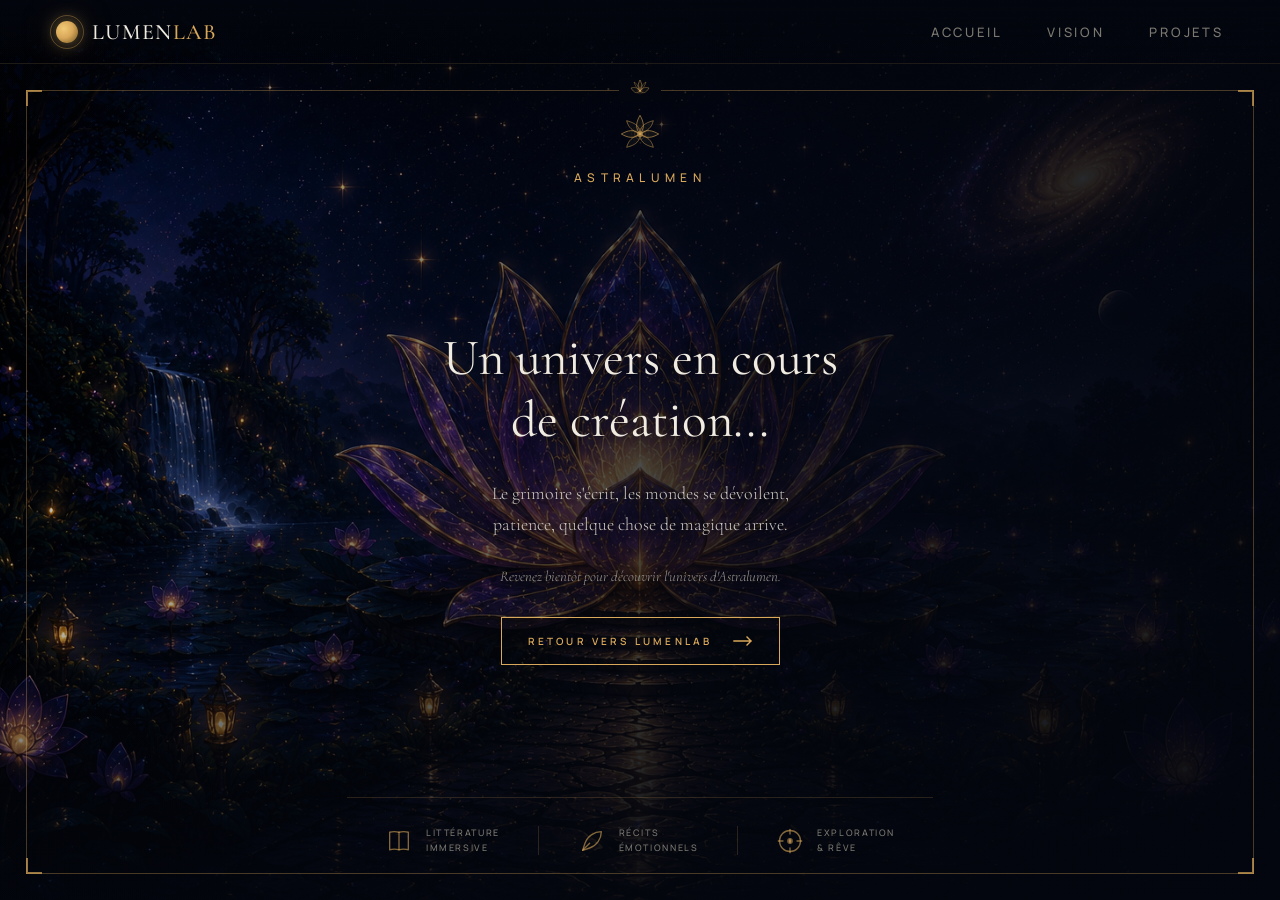
==== commit 5847d517: "style: inverse section projets and vision" ====
--- a/astralumen.html
+++ b/astralumen.html
@@ -34,8 +34,8 @@
       <nav aria-label="Navigation principale">
         <ul class="nav-links" role="list">
           <li><a href="index.html">ACCUEIL</a></li>
+          <li><a href="index.html#vision">VISION</a></li>
           <li><a href="index.html#projets">PROJETS</a></li>
-          <li><a href="index.html#vision">VISION</a></li>
         </ul>
       </nav>
     </header>
